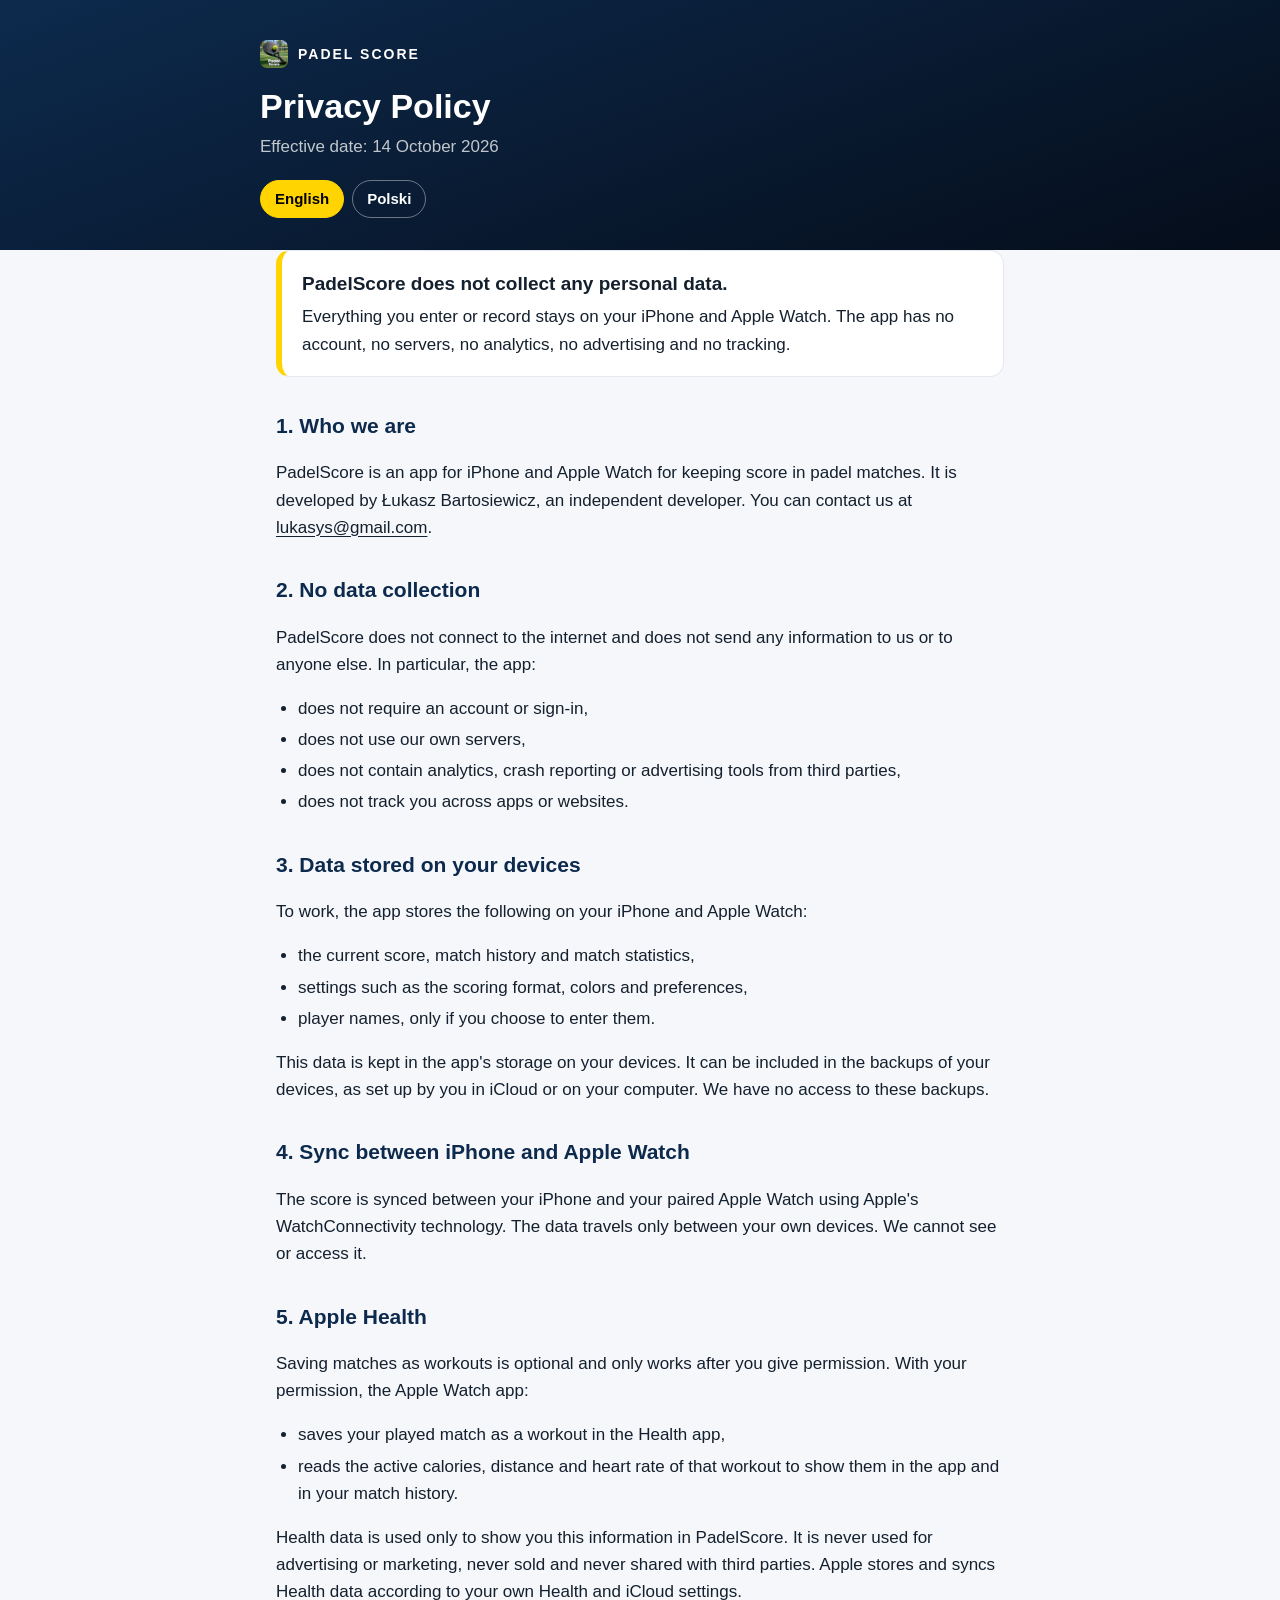
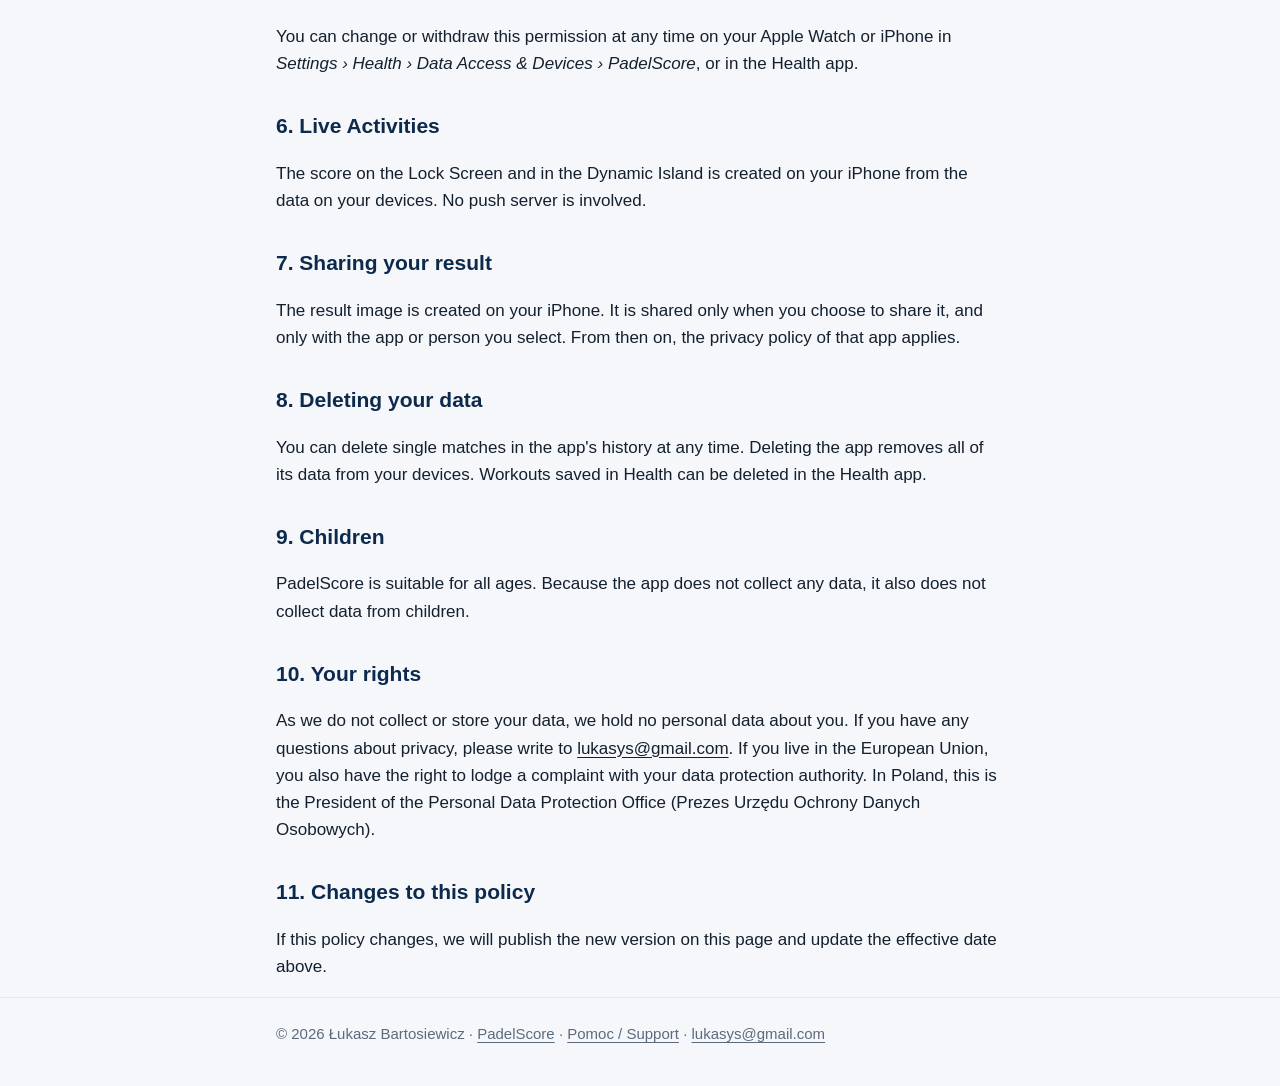
==== privacy/index.html @ 415355d7 "Add files via upload" ====
<!doctype html>
<html lang="en">
<head>
<meta charset="utf-8">
<meta name="viewport" content="width=device-width, initial-scale=1">
<title>PadelScore – Privacy Policy</title>
<link rel="icon" href="../assets/favicon.png">
<link rel="apple-touch-icon" href="../assets/apple-touch-icon.png">
<meta name="theme-color" content="#0d2a4d">
<meta name="description" content="Privacy policy of PadelScore for iPhone and Apple&nbsp;Watch. PadelScore does not collect any personal data.">
<style>
  :root {
    --bg: #f5f7fb; --card: #ffffff; --text: #14202e; --muted: #5b6b7d;
    --accent: #0d2a4d; --highlight: #ffd400; --border: #e3e8ef;
  }
  @media (prefers-color-scheme: dark) {
    :root { --bg: #07111f; --card: #0d1d33; --text: #eef3f9; --muted: #9fb0c3;
            --accent: #ffd400; --highlight: #ffd400; --border: #1d3150; }
  }
  * { box-sizing: border-box; }
  body { margin: 0; background: var(--bg); color: var(--text);
         font: 17px/1.6 -apple-system, BlinkMacSystemFont, "Segoe UI", Roboto, Helvetica, Arial, sans-serif; }
  header { background: linear-gradient(160deg, #0d2a4d, #050d1a); color: #fff; padding: 40px 16px 32px; }
  .wrap { max-width: 760px; margin: 0 auto; padding: 0 16px; }
  header .wrap { padding: 0; }
  .brand { color: #fff; text-decoration: none; display: flex; align-items: center; gap: 10px; font-weight: 800; letter-spacing: 2px; font-size: 14px; }
  .ball { width: 22px; height: 22px; border-radius: 50%; background: #ffd400; display: inline-block; }
  h1 { font-size: 34px; line-height: 1.2; margin: 18px 0 6px; }
  header .date { color: #fff; opacity: .75; margin: 0; }
  nav.lang { margin-top: 20px; display: flex; gap: 8px; }
  nav.lang button { font: inherit; font-size: 15px; font-weight: 600; padding: 6px 14px; border-radius: 999px;
                    border: 1px solid rgba(255,255,255,.4); background: transparent; color: #fff; cursor: pointer; }
  nav.lang button[aria-pressed="true"] { background: #ffd400; border-color: #ffd400; color: #000; }
  main { padding: 28px 0 48px; }
  .summary { background: var(--card); border: 1px solid var(--border); border-left: 6px solid var(--highlight);
             border-radius: 14px; padding: 18px 20px; margin-bottom: 28px; }
  .summary strong { display: block; font-size: 19px; margin-bottom: 4px; }
  h2 { font-size: 21px; margin: 32px 0 8px; color: var(--accent); }
  p, li { color: var(--text); }
  ul { padding-left: 22px; }
  li { margin: 4px 0; }
  .muted { color: var(--muted); }
  a { color: inherit; text-underline-offset: 3px; }
  footer { border-top: 1px solid var(--border); padding: 24px 0 40px; color: var(--muted); font-size: 15px; }
  /* Without JavaScript both languages are shown. */
  html.js article[lang]:not(.active) { display: none; }
</style>
</head>
<body>
<header>
  <div class="wrap">
    <a class="brand" href="../"><img src="../assets/icon.png" alt="" width="28" height="28" style="border-radius:7px">PADEL SCORE</a>
    <h1 id="title">Privacy Policy</h1>
    <p class="date" id="date">Effective date: 14 October 2026</p>
    <nav class="lang" aria-label="Language">
      <button type="button" data-lang="en" aria-pressed="true">English</button>
      <button type="button" data-lang="pl" aria-pressed="false">Polski</button>
    </nav>
  </div>
</header>

<main class="wrap">

<article lang="en" class="active">
  <div class="summary">
    <strong>PadelScore does not collect any personal data.</strong>
    Everything you enter or record stays on your iPhone and Apple&nbsp;Watch. The app has no account, no servers, no analytics, no advertising and no tracking.
  </div>

  <h2>1. Who we are</h2>
  <p>PadelScore is an app for iPhone and Apple&nbsp;Watch for keeping score in padel matches. It is developed by Łukasz Bartosiewicz, an independent developer. You can contact us at <a href="mailto:lukasys@gmail.com">lukasys@gmail.com</a>.</p>

  <h2>2. No data collection</h2>
  <p>PadelScore does not connect to the internet and does not send any information to us or to anyone else. In particular, the app:</p>
  <ul>
    <li>does not require an account or sign-in,</li>
    <li>does not use our own servers,</li>
    <li>does not contain analytics, crash reporting or advertising tools from third parties,</li>
    <li>does not track you across apps or websites.</li>
  </ul>

  <h2>3. Data stored on your devices</h2>
  <p>To work, the app stores the following on your iPhone and Apple&nbsp;Watch:</p>
  <ul>
    <li>the current score, match history and match statistics,</li>
    <li>settings such as the scoring format, colors and preferences,</li>
    <li>player names, only if you choose to enter them.</li>
  </ul>
  <p>This data is kept in the app's storage on your devices. It can be included in the backups of your devices, as set up by you in iCloud or on your computer. We have no access to these backups.</p>

  <h2>4. Sync between iPhone and Apple&nbsp;Watch</h2>
  <p>The score is synced between your iPhone and your paired Apple&nbsp;Watch using Apple's WatchConnectivity technology. The data travels only between your own devices. We cannot see or access it.</p>

  <h2>5. Apple Health</h2>
  <p>Saving matches as workouts is optional and only works after you give permission. With your permission, the Apple&nbsp;Watch app:</p>
  <ul>
    <li>saves your played match as a workout in the Health app,</li>
    <li>reads the active calories, distance and heart rate of that workout to show them in the app and in your match history.</li>
  </ul>
  <p>Health data is used only to show you this information in PadelScore. It is never used for advertising or marketing, never sold and never shared with third parties. Apple stores and syncs Health data according to your own Health and iCloud settings.</p>
  <p>You can change or withdraw this permission at any time on your Apple&nbsp;Watch or iPhone in <em>Settings › Health › Data Access &amp; Devices › PadelScore</em>, or in the Health app.</p>

  <h2>6. Live Activities</h2>
  <p>The score on the Lock Screen and in the Dynamic Island is created on your iPhone from the data on your devices. No push server is involved.</p>

  <h2>7. Sharing your result</h2>
  <p>The result image is created on your iPhone. It is shared only when you choose to share it, and only with the app or person you select. From then on, the privacy policy of that app applies.</p>

  <h2>8. Deleting your data</h2>
  <p>You can delete single matches in the app's history at any time. Deleting the app removes all of its data from your devices. Workouts saved in Health can be deleted in the Health app.</p>

  <h2>9. Children</h2>
  <p>PadelScore is suitable for all ages. Because the app does not collect any data, it also does not collect data from children.</p>

  <h2>10. Your rights</h2>
  <p>As we do not collect or store your data, we hold no personal data about you. If you have any questions about privacy, please write to <a href="mailto:lukasys@gmail.com">lukasys@gmail.com</a>. If you live in the European Union, you also have the right to lodge a complaint with your data protection authority. In Poland, this is the President of the Personal Data Protection Office (Prezes Urzędu Ochrony Danych Osobowych).</p>

  <h2>11. Changes to this policy</h2>
  <p>If this policy changes, we will publish the new version on this page and update the effective date above.</p>
</article>

<article lang="pl">
  <div class="summary">
    <strong>PadelScore nie zbiera żadnych danych osobowych.</strong>
    Wszystko, co wpisujesz lub rejestrujesz, zostaje na Twoim iPhonie i&nbsp;Apple&nbsp;Watch. Aplikacja nie ma konta, serwerów, analityki, reklam ani śledzenia.
  </div>

  <h2>1. Kim jesteśmy</h2>
  <p>PadelScore to aplikacja na iPhone'a i&nbsp;Apple&nbsp;Watch do liczenia wyniku w&nbsp;meczach padla. Tworzy ją Łukasz Bartosiewicz, niezależny twórca. Kontakt: <a href="mailto:lukasys@gmail.com">lukasys@gmail.com</a>.</p>

  <h2>2. Brak zbierania danych</h2>
  <p>PadelScore nie łączy się z&nbsp;internetem i&nbsp;nie wysyła żadnych informacji do nas ani do nikogo innego. W&nbsp;szczególności aplikacja:</p>
  <ul>
    <li>nie wymaga konta ani logowania,</li>
    <li>nie korzysta z&nbsp;naszych serwerów,</li>
    <li>nie zawiera narzędzi analitycznych, raportowania błędów ani reklam firm zewnętrznych,</li>
    <li>nie śledzi Cię w&nbsp;innych aplikacjach ani na stronach internetowych.</li>
  </ul>

  <h2>3. Dane zapisane na Twoich urządzeniach</h2>
  <p>Aby działać, aplikacja zapisuje na Twoim iPhonie i&nbsp;Apple&nbsp;Watch:</p>
  <ul>
    <li>bieżący wynik, historię meczów i&nbsp;statystyki,</li>
    <li>ustawienia, takie jak format punktacji, kolory i&nbsp;preferencje,</li>
    <li>imiona graczy, tylko jeśli zdecydujesz się je wpisać.</li>
  </ul>
  <p>Dane te są przechowywane w&nbsp;pamięci aplikacji na Twoich urządzeniach. Mogą trafić do kopii zapasowych Twoich urządzeń, zgodnie z&nbsp;Twoimi ustawieniami iCloud lub komputera. Nie mamy dostępu do tych kopii.</p>

  <h2>4. Synchronizacja iPhone'a i&nbsp;Apple&nbsp;Watch</h2>
  <p>Wynik jest synchronizowany między Twoim iPhonem a&nbsp;sparowanym Apple&nbsp;Watch za pomocą technologii WatchConnectivity firmy Apple. Dane przesyłane są wyłącznie między Twoimi urządzeniami. Nie widzimy ich i&nbsp;nie mamy do nich dostępu.</p>

  <h2>5. Apple Zdrowie</h2>
  <p>Zapisywanie meczów jako treningów jest opcjonalne i&nbsp;działa tylko po udzieleniu zgody. Za Twoją zgodą aplikacja na Apple&nbsp;Watch:</p>
  <ul>
    <li>zapisuje rozegrany mecz jako trening w&nbsp;aplikacji Zdrowie,</li>
    <li>odczytuje aktywne kalorie, dystans i&nbsp;tętno z&nbsp;tego treningu, aby pokazać je w&nbsp;aplikacji i&nbsp;w&nbsp;historii meczów.</li>
  </ul>
  <p>Dane o&nbsp;zdrowiu służą wyłącznie do pokazania Ci tych informacji w&nbsp;PadelScore. Nigdy nie są wykorzystywane do reklamy ani marketingu, nie są sprzedawane ani udostępniane firmom zewnętrznym. Apple przechowuje i&nbsp;synchronizuje dane Zdrowia zgodnie z&nbsp;Twoimi ustawieniami Zdrowia i&nbsp;iCloud.</p>
  <p>Możesz w&nbsp;każdej chwili zmienić lub wycofać zgodę na Apple&nbsp;Watch lub iPhonie w&nbsp;<em>Ustawienia › Zdrowie › Dostęp do danych i&nbsp;urządzenia › PadelScore</em> albo w&nbsp;aplikacji Zdrowie.</p>

  <h2>6. Aktywności na żywo</h2>
  <p>Wynik na ekranie blokady i&nbsp;w&nbsp;Dynamic Island jest tworzony na Twoim iPhonie z&nbsp;danych na Twoich urządzeniach. Nie korzystamy z&nbsp;żadnego serwera powiadomień.</p>

  <h2>7. Udostępnianie wyniku</h2>
  <p>Grafika z&nbsp;wynikiem powstaje na Twoim iPhonie. Jest udostępniana tylko wtedy, gdy sam to zrobisz, i&nbsp;tylko w&nbsp;wybranej przez Ciebie aplikacji lub osobie. Od tego momentu obowiązuje polityka prywatności tej aplikacji.</p>

  <h2>8. Usuwanie danych</h2>
  <p>Pojedyncze mecze możesz w&nbsp;każdej chwili usunąć w&nbsp;historii aplikacji. Usunięcie aplikacji usuwa wszystkie jej dane z&nbsp;Twoich urządzeń. Treningi zapisane w&nbsp;Zdrowiu możesz usunąć w&nbsp;aplikacji Zdrowie.</p>

  <h2>9. Dzieci</h2>
  <p>PadelScore jest odpowiedni dla osób w&nbsp;każdym wieku. Ponieważ aplikacja nie zbiera żadnych danych, nie zbiera również danych dzieci.</p>

  <h2>10. Twoje prawa</h2>
  <p>Ponieważ nie zbieramy ani nie przechowujemy Twoich danych, nie posiadamy o&nbsp;Tobie żadnych danych osobowych. Pytania dotyczące prywatności możesz kierować na adres <a href="mailto:lukasys@gmail.com">lukasys@gmail.com</a>. Masz też prawo wnieść skargę do Prezesa Urzędu Ochrony Danych Osobowych.</p>

  <h2>11. Zmiany polityki</h2>
  <p>Jeśli polityka się zmieni, opublikujemy nową wersję na tej stronie i&nbsp;zaktualizujemy datę obowiązywania powyżej.</p>
</article>

</main>

<footer>
  <div class="wrap">© 2026 Łukasz Bartosiewicz · <a href="../">PadelScore</a> · <a href="../support/">Pomoc / Support</a> · <a href="mailto:lukasys@gmail.com">lukasys@gmail.com</a></div>
</footer>

<script>
  (function () {
    document.documentElement.classList.add('js');
    var text = {
      en: { title: 'Privacy Policy', date: 'Effective date: 14 October 2026', doc: 'PadelScore – Privacy Policy' },
      pl: { title: 'Polityka prywatności', date: 'Obowiązuje od: 14 października 2026', doc: 'PadelScore – Polityka prywatności' }
    };
    function show(lang) {
      document.querySelectorAll('article[lang]').forEach(function (a) {
        a.classList.toggle('active', a.lang === lang);
      });
      document.querySelectorAll('nav.lang button').forEach(function (b) {
        b.setAttribute('aria-pressed', String(b.dataset.lang === lang));
      });
      document.documentElement.lang = lang;
      document.getElementById('title').textContent = text[lang].title;
      document.getElementById('date').textContent = text[lang].date;
      document.title = text[lang].doc;
    }
    document.querySelectorAll('nav.lang button').forEach(function (b) {
      b.addEventListener('click', function () {
        show(b.dataset.lang);
        try { localStorage.setItem('padelscore-lang', b.dataset.lang); } catch (e) {}
        history.replaceState(null, '', '#' + b.dataset.lang);
      });
    });
    var saved = null;
    try { saved = localStorage.getItem('padelscore-lang'); } catch (e) {}
    var wanted = location.hash.slice(1) || saved ||
      ((navigator.language || 'en').toLowerCase().indexOf('pl') === 0 ? 'pl' : 'en');
    show(text[wanted] ? wanted : 'en');
  })();
</script>
</body>
</html>
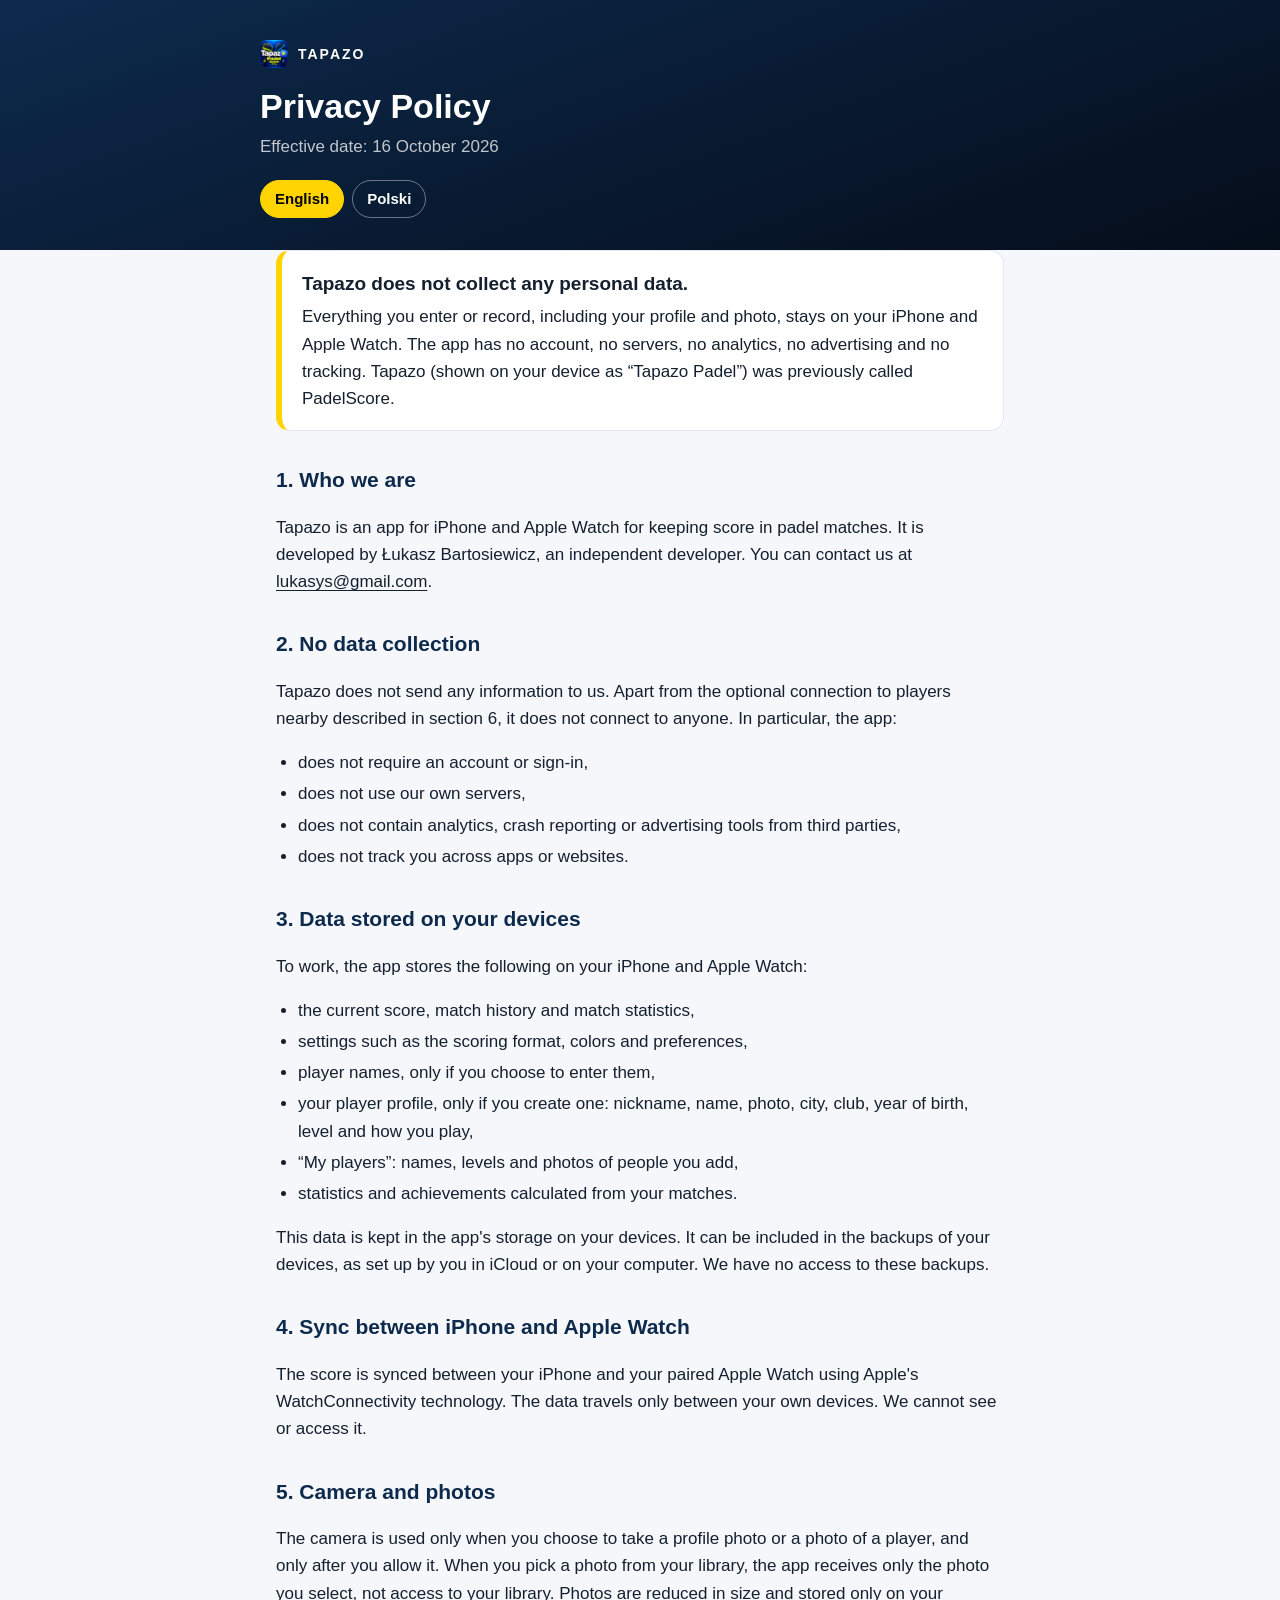
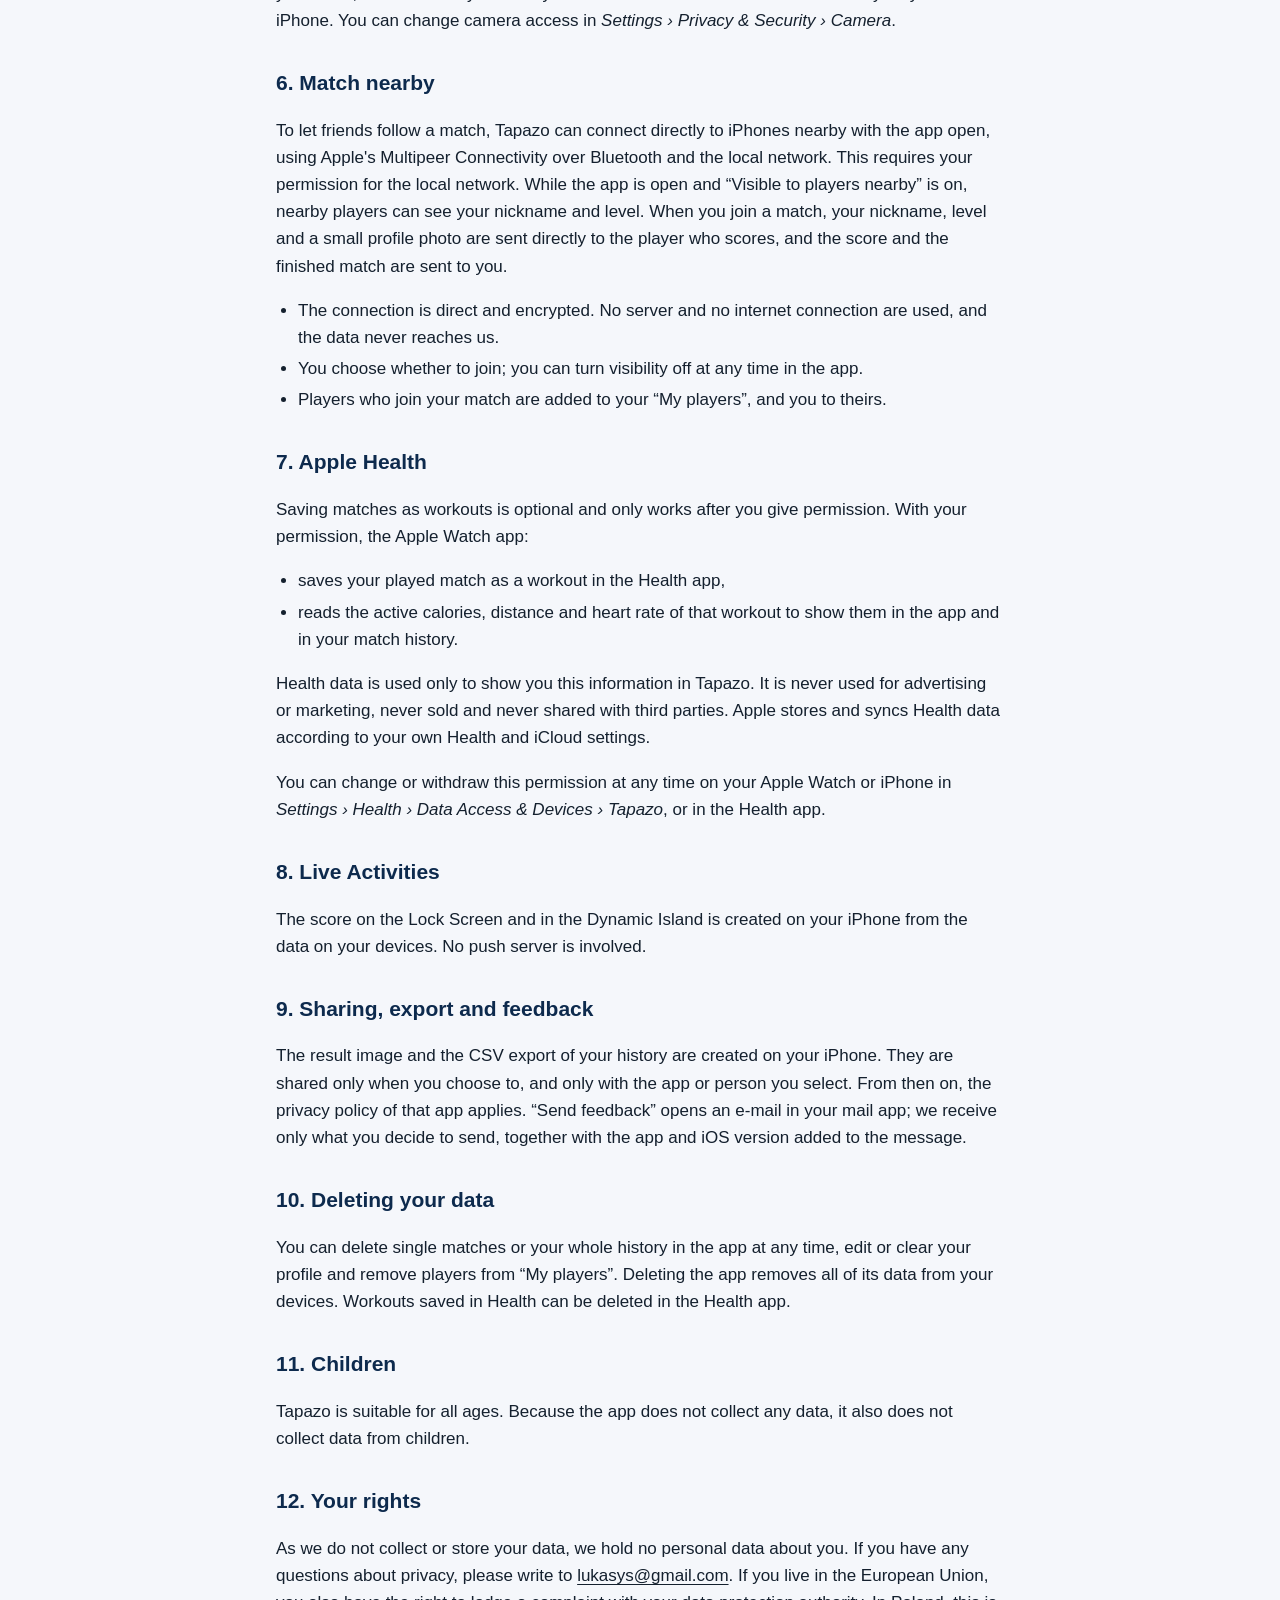
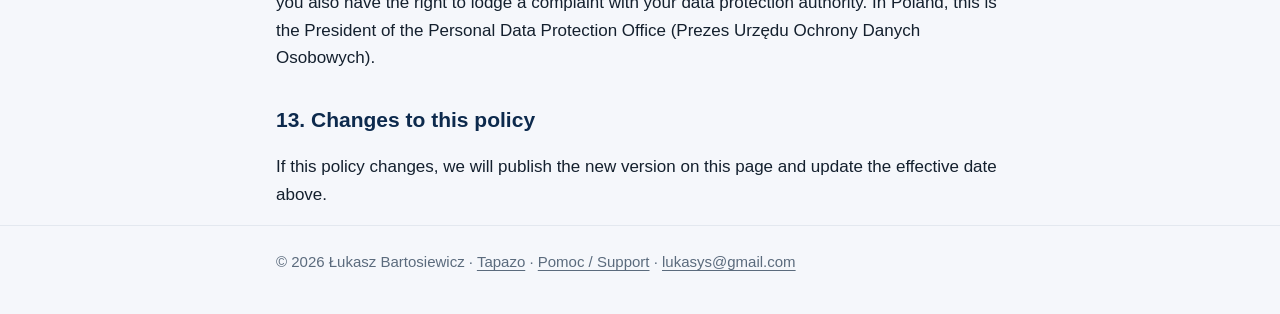
==== commit 179737fc: "Tapazo for the App Store: new icon, home logo, website and listing From mlodylbn/padelscore-app@e14f" ====
--- a/privacy/index.html
+++ b/privacy/index.html
@@ -3,11 +3,11 @@
 <head>
 <meta charset="utf-8">
 <meta name="viewport" content="width=device-width, initial-scale=1">
-<title>PadelScore – Privacy Policy</title>
+<title>Tapazo – Privacy Policy</title>
 <link rel="icon" href="../assets/favicon.png">
 <link rel="apple-touch-icon" href="../assets/apple-touch-icon.png">
 <meta name="theme-color" content="#0d2a4d">
-<meta name="description" content="Privacy policy of PadelScore for iPhone and Apple&nbsp;Watch. PadelScore does not collect any personal data.">
+<meta name="description" content="Privacy policy of Tapazo for iPhone and Apple&nbsp;Watch. Tapazo does not collect any personal data.">
 <style>
   :root {
     --bg: #f5f7fb; --card: #ffffff; --text: #14202e; --muted: #5b6b7d;
@@ -49,9 +49,9 @@
 <body>
 <header>
   <div class="wrap">
-    <a class="brand" href="../"><img src="../assets/icon.png" alt="" width="28" height="28" style="border-radius:7px">PADEL SCORE</a>
+    <a class="brand" href="../"><img src="../assets/icon.png" alt="" width="28" height="28" style="border-radius:7px">TAPAZO</a>
     <h1 id="title">Privacy Policy</h1>
-    <p class="date" id="date">Effective date: 14 October 2026</p>
+    <p class="date" id="date">Effective date: 16 October 2026</p>
     <nav class="lang" aria-label="Language">
       <button type="button" data-lang="en" aria-pressed="true">English</button>
       <button type="button" data-lang="pl" aria-pressed="false">Polski</button>
@@ -63,15 +63,15 @@
 
 <article lang="en" class="active">
   <div class="summary">
-    <strong>PadelScore does not collect any personal data.</strong>
-    Everything you enter or record stays on your iPhone and Apple&nbsp;Watch. The app has no account, no servers, no analytics, no advertising and no tracking.
+    <strong>Tapazo does not collect any personal data.</strong>
+    Everything you enter or record, including your profile and photo, stays on your iPhone and Apple&nbsp;Watch. The app has no account, no servers, no analytics, no advertising and no tracking. Tapazo (shown on your device as “Tapazo Padel”) was previously called PadelScore.
   </div>
 
   <h2>1. Who we are</h2>
-  <p>PadelScore is an app for iPhone and Apple&nbsp;Watch for keeping score in padel matches. It is developed by Łukasz Bartosiewicz, an independent developer. You can contact us at <a href="mailto:lukasys@gmail.com">lukasys@gmail.com</a>.</p>
+  <p>Tapazo is an app for iPhone and Apple&nbsp;Watch for keeping score in padel matches. It is developed by Łukasz Bartosiewicz, an independent developer. You can contact us at <a href="mailto:lukasys@gmail.com">lukasys@gmail.com</a>.</p>
 
   <h2>2. No data collection</h2>
-  <p>PadelScore does not connect to the internet and does not send any information to us or to anyone else. In particular, the app:</p>
+  <p>Tapazo does not send any information to us. Apart from the optional connection to players nearby described in section 6, it does not connect to anyone. In particular, the app:</p>
   <ul>
     <li>does not require an account or sign-in,</li>
     <li>does not use our own servers,</li>
@@ -84,52 +84,66 @@
   <ul>
     <li>the current score, match history and match statistics,</li>
     <li>settings such as the scoring format, colors and preferences,</li>
-    <li>player names, only if you choose to enter them.</li>
+    <li>player names, only if you choose to enter them,</li>
+    <li>your player profile, only if you create one: nickname, name, photo, city, club, year of birth, level and how you play,</li>
+    <li>“My players”: names, levels and photos of people you add,</li>
+    <li>statistics and achievements calculated from your matches.</li>
   </ul>
   <p>This data is kept in the app's storage on your devices. It can be included in the backups of your devices, as set up by you in iCloud or on your computer. We have no access to these backups.</p>
 
   <h2>4. Sync between iPhone and Apple&nbsp;Watch</h2>
   <p>The score is synced between your iPhone and your paired Apple&nbsp;Watch using Apple's WatchConnectivity technology. The data travels only between your own devices. We cannot see or access it.</p>
 
-  <h2>5. Apple Health</h2>
+  <h2>5. Camera and photos</h2>
+  <p>The camera is used only when you choose to take a profile photo or a photo of a player, and only after you allow it. When you pick a photo from your library, the app receives only the photo you select, not access to your library. Photos are reduced in size and stored only on your iPhone. You can change camera access in <em>Settings › Privacy &amp; Security › Camera</em>.</p>
+
+  <h2>6. Match nearby</h2>
+  <p>To let friends follow a match, Tapazo can connect directly to iPhones nearby with the app open, using Apple's Multipeer Connectivity over Bluetooth and the local network. This requires your permission for the local network. While the app is open and “Visible to players nearby” is on, nearby players can see your nickname and level. When you join a match, your nickname, level and a small profile photo are sent directly to the player who scores, and the score and the finished match are sent to you.</p>
+  <ul>
+    <li>The connection is direct and encrypted. No server and no internet connection are used, and the data never reaches us.</li>
+    <li>You choose whether to join; you can turn visibility off at any time in the app.</li>
+    <li>Players who join your match are added to your “My players”, and you to theirs.</li>
+  </ul>
+
+  <h2>7. Apple Health</h2>
   <p>Saving matches as workouts is optional and only works after you give permission. With your permission, the Apple&nbsp;Watch app:</p>
   <ul>
     <li>saves your played match as a workout in the Health app,</li>
     <li>reads the active calories, distance and heart rate of that workout to show them in the app and in your match history.</li>
   </ul>
-  <p>Health data is used only to show you this information in PadelScore. It is never used for advertising or marketing, never sold and never shared with third parties. Apple stores and syncs Health data according to your own Health and iCloud settings.</p>
-  <p>You can change or withdraw this permission at any time on your Apple&nbsp;Watch or iPhone in <em>Settings › Health › Data Access &amp; Devices › PadelScore</em>, or in the Health app.</p>
-
-  <h2>6. Live Activities</h2>
+  <p>Health data is used only to show you this information in Tapazo. It is never used for advertising or marketing, never sold and never shared with third parties. Apple stores and syncs Health data according to your own Health and iCloud settings.</p>
+  <p>You can change or withdraw this permission at any time on your Apple&nbsp;Watch or iPhone in <em>Settings › Health › Data Access &amp; Devices › Tapazo</em>, or in the Health app.</p>
+
+  <h2>8. Live Activities</h2>
   <p>The score on the Lock Screen and in the Dynamic Island is created on your iPhone from the data on your devices. No push server is involved.</p>
 
-  <h2>7. Sharing your result</h2>
-  <p>The result image is created on your iPhone. It is shared only when you choose to share it, and only with the app or person you select. From then on, the privacy policy of that app applies.</p>
-
-  <h2>8. Deleting your data</h2>
-  <p>You can delete single matches in the app's history at any time. Deleting the app removes all of its data from your devices. Workouts saved in Health can be deleted in the Health app.</p>
-
-  <h2>9. Children</h2>
-  <p>PadelScore is suitable for all ages. Because the app does not collect any data, it also does not collect data from children.</p>
-
-  <h2>10. Your rights</h2>
+  <h2>9. Sharing, export and feedback</h2>
+  <p>The result image and the CSV export of your history are created on your iPhone. They are shared only when you choose to, and only with the app or person you select. From then on, the privacy policy of that app applies. “Send feedback” opens an e-mail in your mail app; we receive only what you decide to send, together with the app and iOS version added to the message.</p>
+
+  <h2>10. Deleting your data</h2>
+  <p>You can delete single matches or your whole history in the app at any time, edit or clear your profile and remove players from “My players”. Deleting the app removes all of its data from your devices. Workouts saved in Health can be deleted in the Health app.</p>
+
+  <h2>11. Children</h2>
+  <p>Tapazo is suitable for all ages. Because the app does not collect any data, it also does not collect data from children.</p>
+
+  <h2>12. Your rights</h2>
   <p>As we do not collect or store your data, we hold no personal data about you. If you have any questions about privacy, please write to <a href="mailto:lukasys@gmail.com">lukasys@gmail.com</a>. If you live in the European Union, you also have the right to lodge a complaint with your data protection authority. In Poland, this is the President of the Personal Data Protection Office (Prezes Urzędu Ochrony Danych Osobowych).</p>
 
-  <h2>11. Changes to this policy</h2>
+  <h2>13. Changes to this policy</h2>
   <p>If this policy changes, we will publish the new version on this page and update the effective date above.</p>
 </article>
 
 <article lang="pl">
   <div class="summary">
-    <strong>PadelScore nie zbiera żadnych danych osobowych.</strong>
-    Wszystko, co wpisujesz lub rejestrujesz, zostaje na Twoim iPhonie i&nbsp;Apple&nbsp;Watch. Aplikacja nie ma konta, serwerów, analityki, reklam ani śledzenia.
+    <strong>Tapazo nie zbiera żadnych danych osobowych.</strong>
+    Wszystko, co wpisujesz lub rejestrujesz, także Twój profil i&nbsp;zdjęcie, zostaje na Twoim iPhonie i&nbsp;Apple&nbsp;Watch. Aplikacja nie ma konta, serwerów, analityki, reklam ani śledzenia. Tapazo (na urządzeniu widoczne jako „Tapazo Padel”) nosiło wcześniej nazwę PadelScore.
   </div>
 
   <h2>1. Kim jesteśmy</h2>
-  <p>PadelScore to aplikacja na iPhone'a i&nbsp;Apple&nbsp;Watch do liczenia wyniku w&nbsp;meczach padla. Tworzy ją Łukasz Bartosiewicz, niezależny twórca. Kontakt: <a href="mailto:lukasys@gmail.com">lukasys@gmail.com</a>.</p>
+  <p>Tapazo to aplikacja na iPhone'a i&nbsp;Apple&nbsp;Watch do liczenia wyniku w&nbsp;meczach padla. Tworzy ją Łukasz Bartosiewicz, niezależny twórca. Kontakt: <a href="mailto:lukasys@gmail.com">lukasys@gmail.com</a>.</p>
 
   <h2>2. Brak zbierania danych</h2>
-  <p>PadelScore nie łączy się z&nbsp;internetem i&nbsp;nie wysyła żadnych informacji do nas ani do nikogo innego. W&nbsp;szczególności aplikacja:</p>
+  <p>Tapazo nie wysyła nam żadnych informacji. Poza opcjonalnym połączeniem z&nbsp;graczami w&nbsp;pobliżu, opisanym w&nbsp;punkcie 6, nie łączy się z&nbsp;nikim. W&nbsp;szczególności aplikacja:</p>
   <ul>
     <li>nie wymaga konta ani logowania,</li>
     <li>nie korzysta z&nbsp;naszych serwerów,</li>
@@ -142,53 +156,67 @@
   <ul>
     <li>bieżący wynik, historię meczów i&nbsp;statystyki,</li>
     <li>ustawienia, takie jak format punktacji, kolory i&nbsp;preferencje,</li>
-    <li>imiona graczy, tylko jeśli zdecydujesz się je wpisać.</li>
+    <li>imiona graczy, tylko jeśli zdecydujesz się je wpisać,</li>
+    <li>Twój profil gracza, tylko jeśli go utworzysz: nick, imię i&nbsp;nazwisko, zdjęcie, miasto, klub, rok urodzenia, poziom i&nbsp;styl gry,</li>
+    <li>„Moich graczy”: imiona, poziomy i&nbsp;zdjęcia dodanych przez Ciebie osób,</li>
+    <li>statystyki i&nbsp;odznaki wyliczone z&nbsp;Twoich meczów.</li>
   </ul>
   <p>Dane te są przechowywane w&nbsp;pamięci aplikacji na Twoich urządzeniach. Mogą trafić do kopii zapasowych Twoich urządzeń, zgodnie z&nbsp;Twoimi ustawieniami iCloud lub komputera. Nie mamy dostępu do tych kopii.</p>
 
   <h2>4. Synchronizacja iPhone'a i&nbsp;Apple&nbsp;Watch</h2>
   <p>Wynik jest synchronizowany między Twoim iPhonem a&nbsp;sparowanym Apple&nbsp;Watch za pomocą technologii WatchConnectivity firmy Apple. Dane przesyłane są wyłącznie między Twoimi urządzeniami. Nie widzimy ich i&nbsp;nie mamy do nich dostępu.</p>
 
-  <h2>5. Apple Zdrowie</h2>
+  <h2>5. Aparat i&nbsp;zdjęcia</h2>
+  <p>Aparat jest używany tylko wtedy, gdy sam zdecydujesz się zrobić zdjęcie profilowe lub zdjęcie gracza, i&nbsp;tylko po udzieleniu zgody. Przy wyborze zdjęcia z&nbsp;biblioteki aplikacja dostaje wyłącznie wskazane zdjęcie, a&nbsp;nie dostęp do całej biblioteki. Zdjęcia są pomniejszane i&nbsp;zapisywane tylko na Twoim iPhonie. Dostęp do aparatu zmienisz w&nbsp;<em>Ustawienia › Prywatność i&nbsp;ochrona › Aparat</em>.</p>
+
+  <h2>6. Mecz w&nbsp;pobliżu</h2>
+  <p>Aby znajomi mogli śledzić mecz, Tapazo może łączyć się bezpośrednio z&nbsp;iPhone'ami w&nbsp;pobliżu, na których aplikacja jest otwarta, przy użyciu technologii Multipeer Connectivity firmy Apple przez Bluetooth i&nbsp;sieć lokalną. Wymaga to Twojej zgody na dostęp do sieci lokalnej. Gdy aplikacja jest otwarta, a&nbsp;opcja „Widoczny dla graczy w&nbsp;pobliżu” jest włączona, gracze w&nbsp;pobliżu widzą Twój nick i&nbsp;poziom. Gdy dołączasz do meczu, Twój nick, poziom i&nbsp;małe zdjęcie profilowe trafiają bezpośrednio do osoby, która liczy punkty, a&nbsp;do Ciebie trafia wynik i&nbsp;rozegrany mecz.</p>
+  <ul>
+    <li>Połączenie jest bezpośrednie i&nbsp;szyfrowane. Nie korzysta z&nbsp;serwera ani internetu, a&nbsp;dane nigdy do nas nie trafiają.</li>
+    <li>Sam decydujesz, czy dołączyć; widoczność możesz w&nbsp;każdej chwili wyłączyć w&nbsp;aplikacji.</li>
+    <li>Gracze, którzy dołączą do Twojego meczu, trafiają do Twoich „Moich graczy”, a&nbsp;Ty do ich.</li>
+  </ul>
+
+  <h2>7. Apple Zdrowie</h2>
   <p>Zapisywanie meczów jako treningów jest opcjonalne i&nbsp;działa tylko po udzieleniu zgody. Za Twoją zgodą aplikacja na Apple&nbsp;Watch:</p>
   <ul>
     <li>zapisuje rozegrany mecz jako trening w&nbsp;aplikacji Zdrowie,</li>
     <li>odczytuje aktywne kalorie, dystans i&nbsp;tętno z&nbsp;tego treningu, aby pokazać je w&nbsp;aplikacji i&nbsp;w&nbsp;historii meczów.</li>
   </ul>
-  <p>Dane o&nbsp;zdrowiu służą wyłącznie do pokazania Ci tych informacji w&nbsp;PadelScore. Nigdy nie są wykorzystywane do reklamy ani marketingu, nie są sprzedawane ani udostępniane firmom zewnętrznym. Apple przechowuje i&nbsp;synchronizuje dane Zdrowia zgodnie z&nbsp;Twoimi ustawieniami Zdrowia i&nbsp;iCloud.</p>
-  <p>Możesz w&nbsp;każdej chwili zmienić lub wycofać zgodę na Apple&nbsp;Watch lub iPhonie w&nbsp;<em>Ustawienia › Zdrowie › Dostęp do danych i&nbsp;urządzenia › PadelScore</em> albo w&nbsp;aplikacji Zdrowie.</p>
-
-  <h2>6. Aktywności na żywo</h2>
+  <p>Dane o&nbsp;zdrowiu służą wyłącznie do pokazania Ci tych informacji w&nbsp;Tapazo. Nigdy nie są wykorzystywane do reklamy ani marketingu, nie są sprzedawane ani udostępniane firmom zewnętrznym. Apple przechowuje i&nbsp;synchronizuje dane Zdrowia zgodnie z&nbsp;Twoimi ustawieniami Zdrowia i&nbsp;iCloud.</p>
+  <p>Możesz w&nbsp;każdej chwili zmienić lub wycofać zgodę na Apple&nbsp;Watch lub iPhonie w&nbsp;<em>Ustawienia › Zdrowie › Dostęp do danych i&nbsp;urządzenia › Tapazo</em> albo w&nbsp;aplikacji Zdrowie.</p>
+
+  <h2>8. Aktywności na żywo</h2>
   <p>Wynik na ekranie blokady i&nbsp;w&nbsp;Dynamic Island jest tworzony na Twoim iPhonie z&nbsp;danych na Twoich urządzeniach. Nie korzystamy z&nbsp;żadnego serwera powiadomień.</p>
 
-  <h2>7. Udostępnianie wyniku</h2>
-  <p>Grafika z&nbsp;wynikiem powstaje na Twoim iPhonie. Jest udostępniana tylko wtedy, gdy sam to zrobisz, i&nbsp;tylko w&nbsp;wybranej przez Ciebie aplikacji lub osobie. Od tego momentu obowiązuje polityka prywatności tej aplikacji.</p>
-
-  <h2>8. Usuwanie danych</h2>
-  <p>Pojedyncze mecze możesz w&nbsp;każdej chwili usunąć w&nbsp;historii aplikacji. Usunięcie aplikacji usuwa wszystkie jej dane z&nbsp;Twoich urządzeń. Treningi zapisane w&nbsp;Zdrowiu możesz usunąć w&nbsp;aplikacji Zdrowie.</p>
-
-  <h2>9. Dzieci</h2>
-  <p>PadelScore jest odpowiedni dla osób w&nbsp;każdym wieku. Ponieważ aplikacja nie zbiera żadnych danych, nie zbiera również danych dzieci.</p>
-
-  <h2>10. Twoje prawa</h2>
+  <h2>9. Udostępnianie, eksport i&nbsp;opinie</h2>
+  <p>Grafika z&nbsp;wynikiem i&nbsp;eksport historii do pliku CSV powstają na Twoim iPhonie. Są udostępniane tylko wtedy, gdy sam to zrobisz, i&nbsp;tylko w&nbsp;wybranej przez Ciebie aplikacji lub osobie. Od tego momentu obowiązuje polityka prywatności tej aplikacji. „Wyślij opinię” otwiera e-mail w&nbsp;Twojej aplikacji pocztowej; dostajemy tylko to, co zdecydujesz się wysłać, wraz z&nbsp;dopisaną wersją aplikacji i&nbsp;iOS.</p>
+
+  <h2>10. Usuwanie danych</h2>
+  <p>W&nbsp;każdej chwili możesz usunąć pojedyncze mecze albo całą historię, edytować lub wyczyścić swój profil i&nbsp;usunąć graczy z&nbsp;„Moich graczy”. Usunięcie aplikacji usuwa wszystkie jej dane z&nbsp;Twoich urządzeń. Treningi zapisane w&nbsp;Zdrowiu możesz usunąć w&nbsp;aplikacji Zdrowie.</p>
+
+  <h2>11. Dzieci</h2>
+  <p>Tapazo jest odpowiedni dla osób w&nbsp;każdym wieku. Ponieważ aplikacja nie zbiera żadnych danych, nie zbiera również danych dzieci.</p>
+
+  <h2>12. Twoje prawa</h2>
   <p>Ponieważ nie zbieramy ani nie przechowujemy Twoich danych, nie posiadamy o&nbsp;Tobie żadnych danych osobowych. Pytania dotyczące prywatności możesz kierować na adres <a href="mailto:lukasys@gmail.com">lukasys@gmail.com</a>. Masz też prawo wnieść skargę do Prezesa Urzędu Ochrony Danych Osobowych.</p>
 
-  <h2>11. Zmiany polityki</h2>
+  <h2>13. Zmiany polityki</h2>
   <p>Jeśli polityka się zmieni, opublikujemy nową wersję na tej stronie i&nbsp;zaktualizujemy datę obowiązywania powyżej.</p>
 </article>
 
 </main>
 
 <footer>
-  <div class="wrap">© 2026 Łukasz Bartosiewicz · <a href="../">PadelScore</a> · <a href="../support/">Pomoc / Support</a> · <a href="mailto:lukasys@gmail.com">lukasys@gmail.com</a></div>
+  <div class="wrap">© 2026 Łukasz Bartosiewicz · <a href="../">Tapazo</a> · <a href="../support/">Pomoc / Support</a> · <a href="mailto:lukasys@gmail.com">lukasys@gmail.com</a></div>
 </footer>
 
 <script>
   (function () {
     document.documentElement.classList.add('js');
     var text = {
-      en: { title: 'Privacy Policy', date: 'Effective date: 14 October 2026', doc: 'PadelScore – Privacy Policy' },
-      pl: { title: 'Polityka prywatności', date: 'Obowiązuje od: 14 października 2026', doc: 'PadelScore – Polityka prywatności' }
+      en: { title: 'Privacy Policy', date: 'Effective date: 16 October 2026', doc: 'Tapazo – Privacy Policy' },
+      pl: { title: 'Polityka prywatności', date: 'Obowiązuje od: 16 października 2026', doc: 'Tapazo – Polityka prywatności' }
     };
     function show(lang) {
       document.querySelectorAll('article[lang]').forEach(function (a) {
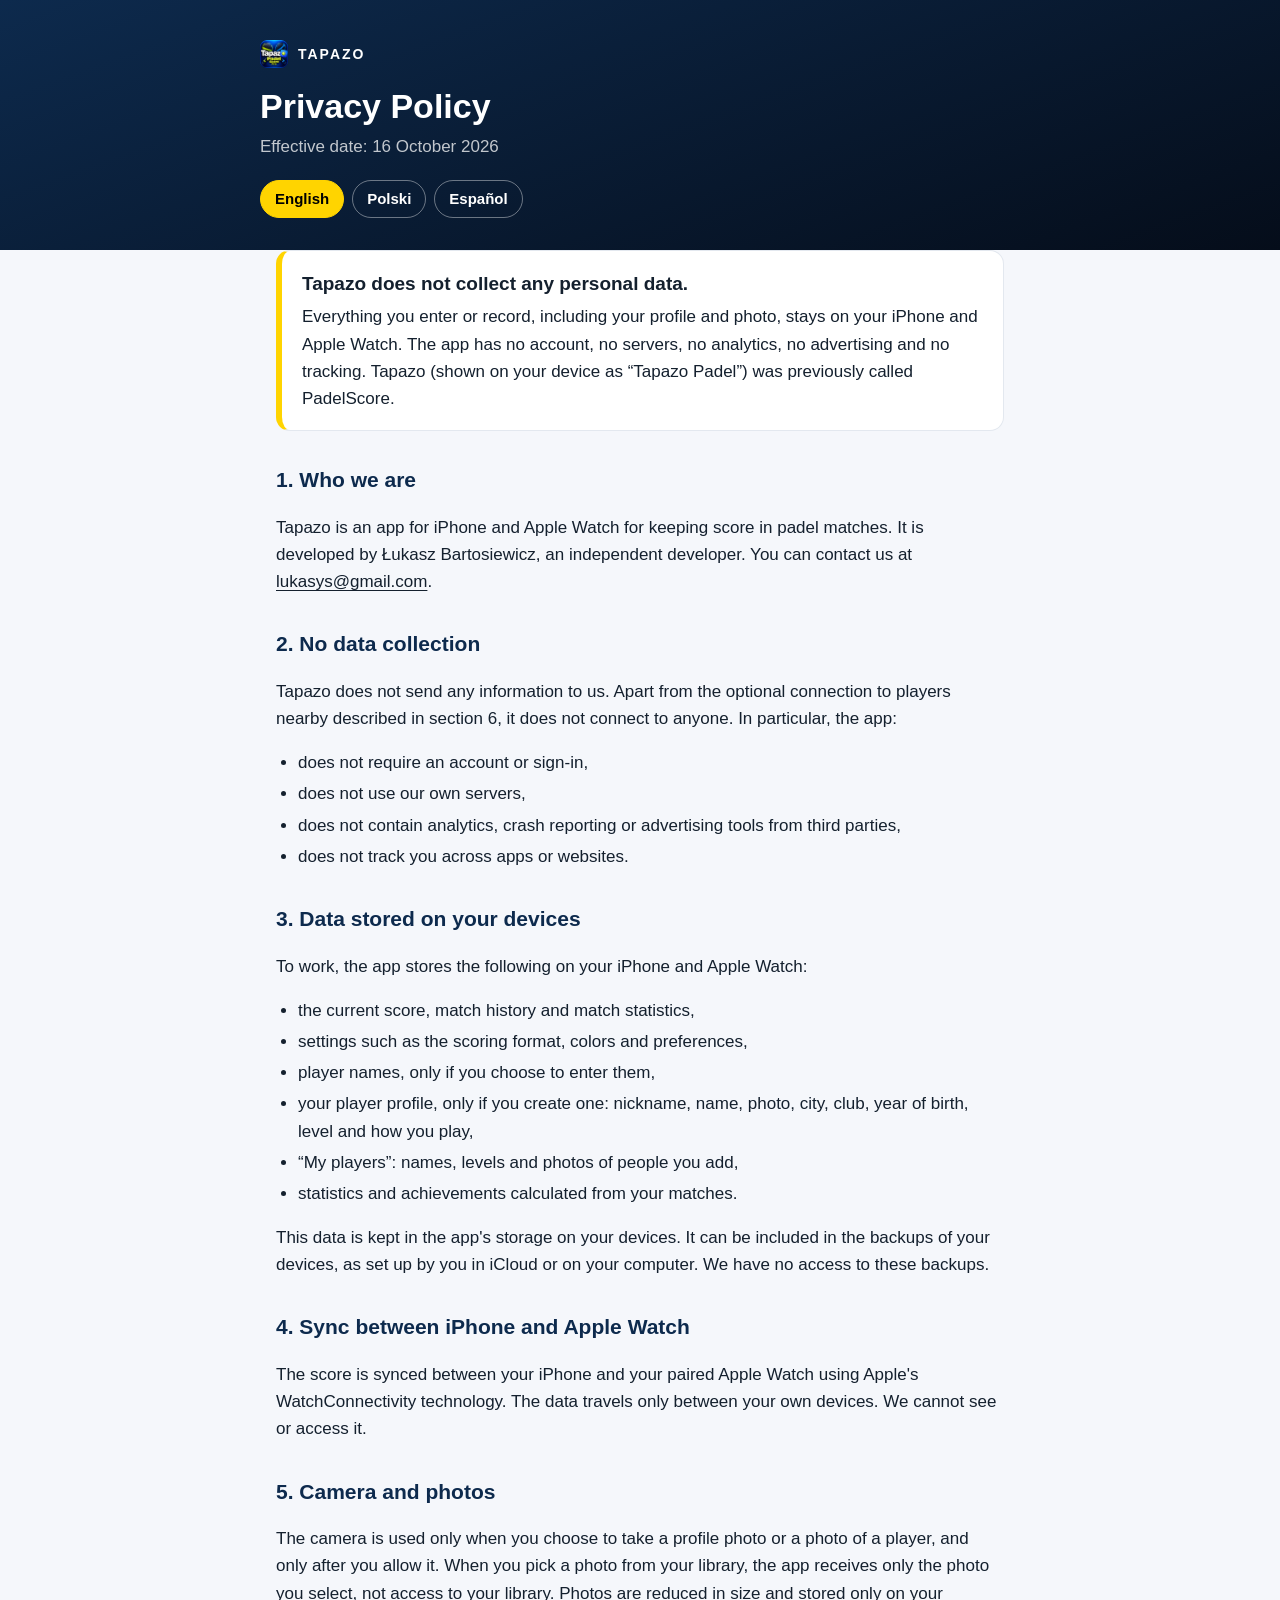
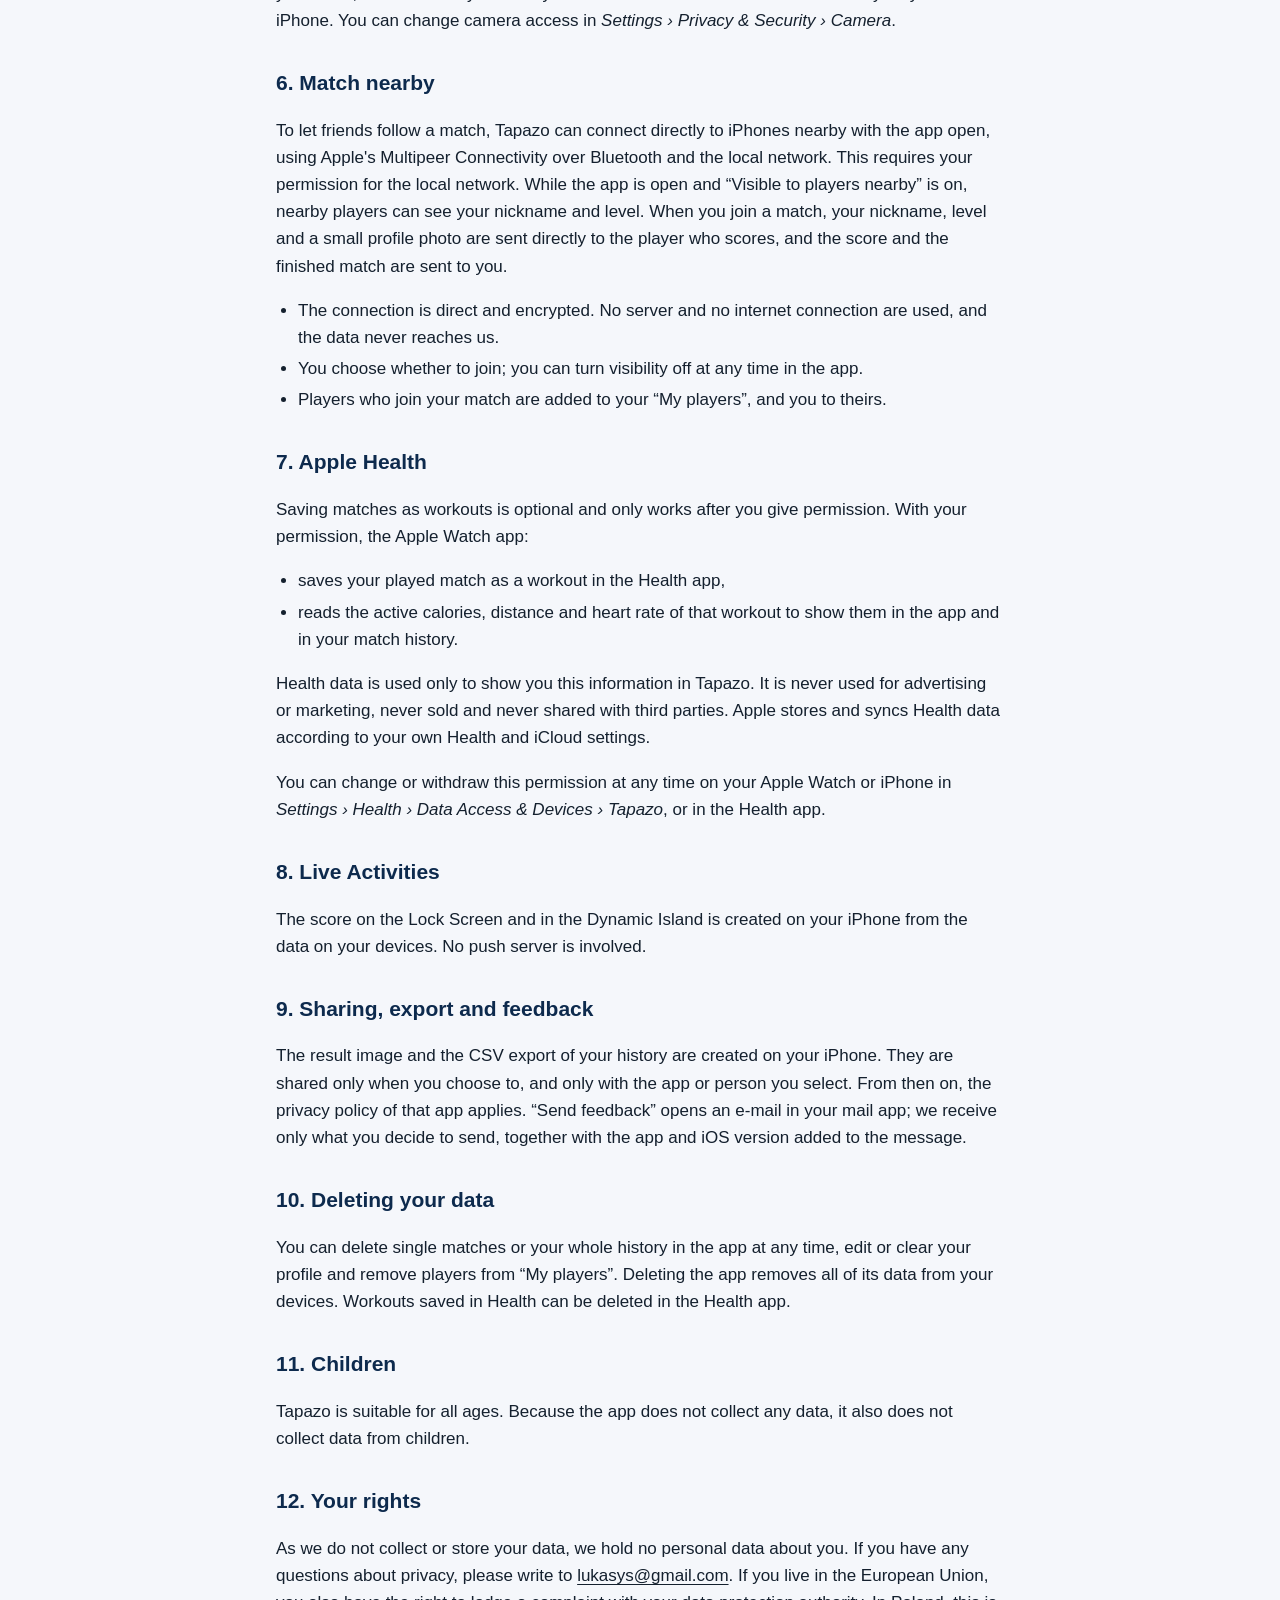
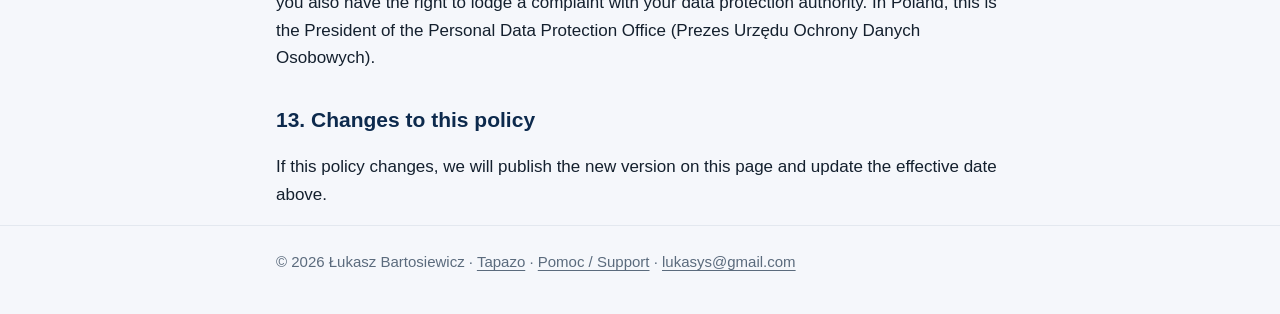
==== commit 2a0606e0: "Website in Spanish: all pages, screenshots and language switch From mlodylbn/padelscore-app@1c8fe28" ====
--- a/privacy/index.html
+++ b/privacy/index.html
@@ -8,6 +8,20 @@
 <link rel="apple-touch-icon" href="../assets/apple-touch-icon.png">
 <meta name="theme-color" content="#0d2a4d">
 <meta name="description" content="Privacy policy of Tapazo for iPhone and Apple&nbsp;Watch. Tapazo does not collect any personal data.">
+<meta property="og:title" content="Tapazo – Privacy Policy">
+<meta property="og:description" content="Tapazo does not collect any personal data.">
+<meta property="og:url" content="https://www.tapazopadelscore.pl/privacy/">
+<meta property="og:type" content="website">
+<meta property="og:image" content="https://www.tapazopadelscore.pl/assets/og-image.jpg">
+<meta property="og:image:width" content="1200">
+<meta property="og:image:height" content="630">
+<meta property="og:image:type" content="image/jpeg">
+<meta property="og:image:alt" content="Tapazo – Padel Score: padel scoring for Apple Watch and iPhone">
+<meta property="og:site_name" content="Tapazo">
+<meta property="og:locale" content="en_US">
+<meta property="og:locale:alternate" content="pl_PL">
+<meta name="twitter:card" content="summary_large_image">
+<meta name="twitter:image" content="https://www.tapazopadelscore.pl/assets/og-image.jpg">
 <style>
   :root {
     --bg: #f5f7fb; --card: #ffffff; --text: #14202e; --muted: #5b6b7d;
@@ -55,6 +69,7 @@
     <nav class="lang" aria-label="Language">
       <button type="button" data-lang="en" aria-pressed="true">English</button>
       <button type="button" data-lang="pl" aria-pressed="false">Polski</button>
+      <button type="button" data-lang="es" aria-pressed="false">Español</button>
     </nav>
   </div>
 </header>
@@ -133,6 +148,78 @@
   <p>If this policy changes, we will publish the new version on this page and update the effective date above.</p>
 </article>
 
+<article lang="es">
+  <div class="summary">
+    <strong>Tapazo no recopila ningún dato personal.</strong>
+    Todo lo que introduces o registras, incluidos tu perfil y tu foto, se queda en tu iPhone y tu Apple&nbsp;Watch. La app no tiene cuentas, servidores, analíticas, publicidad ni seguimiento. Tapazo (que aparece en tu dispositivo como «Tapazo Padel») se llamaba antes PadelScore.
+  </div>
+
+  <h2>1. Quiénes somos</h2>
+  <p>Tapazo es una app para iPhone y Apple&nbsp;Watch para llevar el marcador de los partidos de pádel. La desarrolla Łukasz Bartosiewicz, desarrollador independiente. Puedes contactarnos en <a href="mailto:lukasys@gmail.com">lukasys@gmail.com</a>.</p>
+
+  <h2>2. Sin recopilación de datos</h2>
+  <p>Tapazo no nos envía ninguna información. Salvo la conexión opcional con jugadores cercanos descrita en el apartado 6, no se conecta con nadie. En concreto, la app:</p>
+  <ul>
+    <li>no requiere cuenta ni inicio de sesión,</li>
+    <li>no usa servidores propios,</li>
+    <li>no contiene herramientas de analítica, informes de errores ni publicidad de terceros,</li>
+    <li>no te rastrea entre apps ni sitios web.</li>
+  </ul>
+
+  <h2>3. Datos guardados en tus dispositivos</h2>
+  <p>Para funcionar, la app guarda en tu iPhone y tu Apple&nbsp;Watch:</p>
+  <ul>
+    <li>el marcador actual, el historial y las estadísticas de los partidos,</li>
+    <li>ajustes como el formato de puntuación, los colores y las preferencias,</li>
+    <li>los nombres de los jugadores, solo si decides introducirlos,</li>
+    <li>tu perfil de jugador, solo si lo creas: apodo, nombre, foto, ciudad, club, año de nacimiento, nivel y forma de jugar,</li>
+    <li>«Mis jugadores»: nombres, niveles y fotos de las personas que añades,</li>
+    <li>estadísticas y logros calculados a partir de tus partidos.</li>
+  </ul>
+  <p>Estos datos se guardan en el almacenamiento de la app en tus dispositivos. Pueden incluirse en las copias de seguridad de tus dispositivos, según lo que configures en iCloud o en tu ordenador. No tenemos acceso a esas copias.</p>
+
+  <h2>4. Sincronización entre iPhone y Apple&nbsp;Watch</h2>
+  <p>El marcador se sincroniza entre tu iPhone y tu Apple&nbsp;Watch enlazado mediante la tecnología WatchConnectivity de Apple. Los datos viajan solo entre tus propios dispositivos. No podemos verlos ni acceder a ellos.</p>
+
+  <h2>5. Cámara y fotos</h2>
+  <p>La cámara solo se usa cuando decides hacer una foto de perfil o de un jugador, y solo después de que lo permitas. Cuando eliges una foto de tu fototeca, la app recibe únicamente la foto seleccionada, no acceso a la fototeca. Las fotos se reducen de tamaño y se guardan solo en tu iPhone. Puedes cambiar el acceso a la cámara en <em>Ajustes › Privacidad y seguridad › Cámara</em>.</p>
+
+  <h2>6. Partido cercano</h2>
+  <p>Para que tus amigos sigan un partido, Tapazo puede conectarse directamente con iPhones cercanos que tengan la app abierta, mediante Multipeer Connectivity de Apple por Bluetooth y la red local. Para ello necesita tu permiso de acceso a la red local. Mientras la app está abierta y «Visible para jugadores cercanos» está activado, los jugadores cercanos pueden ver tu apodo y tu nivel. Cuando te unes a un partido, tu apodo, tu nivel y una pequeña foto de perfil se envían directamente al jugador que marca, y a ti se te envían el marcador y el partido terminado.</p>
+  <ul>
+    <li>La conexión es directa y cifrada. No se usa ningún servidor ni conexión a internet, y los datos nunca nos llegan.</li>
+    <li>Tú decides si te unes; puedes desactivar la visibilidad en cualquier momento en la app.</li>
+    <li>Los jugadores que se unen a tu partido se añaden a tus «Mis jugadores», y tú a los suyos.</li>
+  </ul>
+
+  <h2>7. Salud de Apple</h2>
+  <p>Guardar los partidos como entrenamientos es opcional y solo funciona después de que des tu permiso. Con tu permiso, la app del Apple&nbsp;Watch:</p>
+  <ul>
+    <li>guarda el partido jugado como entrenamiento en la app Salud,</li>
+    <li>lee las calorías activas, la distancia y la frecuencia cardiaca de ese entrenamiento para mostrarlas en la app y en tu historial.</li>
+  </ul>
+  <p>Los datos de Salud se usan solo para mostrarte esta información en Tapazo. Nunca se usan para publicidad o marketing, nunca se venden ni se comparten con terceros. Apple guarda y sincroniza los datos de Salud según tus propios ajustes de Salud e iCloud.</p>
+  <p>Puedes cambiar o retirar este permiso en cualquier momento en tu Apple&nbsp;Watch o iPhone en <em>Ajustes › Salud › Acceso a datos y dispositivos › Tapazo</em>, o en la app Salud.</p>
+
+  <h2>8. Actividades en directo</h2>
+  <p>El marcador en la pantalla de bloqueo y en la Dynamic Island se genera en tu iPhone a partir de los datos de tus dispositivos. No interviene ningún servidor de notificaciones.</p>
+
+  <h2>9. Compartir, exportar y comentarios</h2>
+  <p>La imagen del resultado y la exportación CSV de tu historial se crean en tu iPhone. Solo se comparten cuando tú lo decides, y solo con la app o la persona que elijas. A partir de ese momento se aplica la política de privacidad de esa app. «Enviar comentarios» abre un correo en tu app de correo; solo recibimos lo que decidas enviar, junto con la versión de la app y de iOS añadida al mensaje.</p>
+
+  <h2>10. Eliminar tus datos</h2>
+  <p>Puedes eliminar partidos sueltos o todo tu historial en la app en cualquier momento, editar o borrar tu perfil y quitar jugadores de «Mis jugadores». Al eliminar la app se borran todos sus datos de tus dispositivos. Los entrenamientos guardados en Salud se pueden eliminar en la app Salud.</p>
+
+  <h2>11. Menores</h2>
+  <p>Tapazo es apta para todas las edades. Como la app no recopila ningún dato, tampoco recopila datos de menores.</p>
+
+  <h2>12. Tus derechos</h2>
+  <p>Como no recopilamos ni guardamos tus datos, no tenemos datos personales tuyos. Si tienes cualquier pregunta sobre privacidad, escribe a <a href="mailto:lukasys@gmail.com">lukasys@gmail.com</a>. Si vives en la Unión Europea, también tienes derecho a presentar una reclamación ante tu autoridad de protección de datos. En España es la Agencia Española de Protección de Datos (AEPD); en Polonia, el Presidente de la Oficina de Protección de Datos Personales (Prezes Urzędu Ochrony Danych Osobowych).</p>
+
+  <h2>13. Cambios en esta política</h2>
+  <p>Si esta política cambia, publicaremos la nueva versión en esta página y actualizaremos la fecha de entrada en vigor indicada arriba.</p>
+</article>
+
 <article lang="pl">
   <div class="summary">
     <strong>Tapazo nie zbiera żadnych danych osobowych.</strong>
@@ -216,7 +303,8 @@
     document.documentElement.classList.add('js');
     var text = {
       en: { title: 'Privacy Policy', date: 'Effective date: 16 October 2026', doc: 'Tapazo – Privacy Policy' },
-      pl: { title: 'Polityka prywatności', date: 'Obowiązuje od: 16 października 2026', doc: 'Tapazo – Polityka prywatności' }
+      pl: { title: 'Polityka prywatności', date: 'Obowiązuje od: 16 października 2026', doc: 'Tapazo – Polityka prywatności' },
+      es: { title: 'Política de privacidad', date: 'En vigor desde: 16 de octubre de 2026', doc: 'Tapazo – Política de privacidad' }
     };
     function show(lang) {
       document.querySelectorAll('article[lang]').forEach(function (a) {
@@ -240,7 +328,7 @@
     var saved = null;
     try { saved = localStorage.getItem('padelscore-lang'); } catch (e) {}
     var wanted = location.hash.slice(1) || saved ||
-      ((navigator.language || 'en').toLowerCase().indexOf('pl') === 0 ? 'pl' : 'en');
+      ((navigator.language || 'en').toLowerCase().slice(0, 2));
     show(text[wanted] ? wanted : 'en');
   })();
 </script>
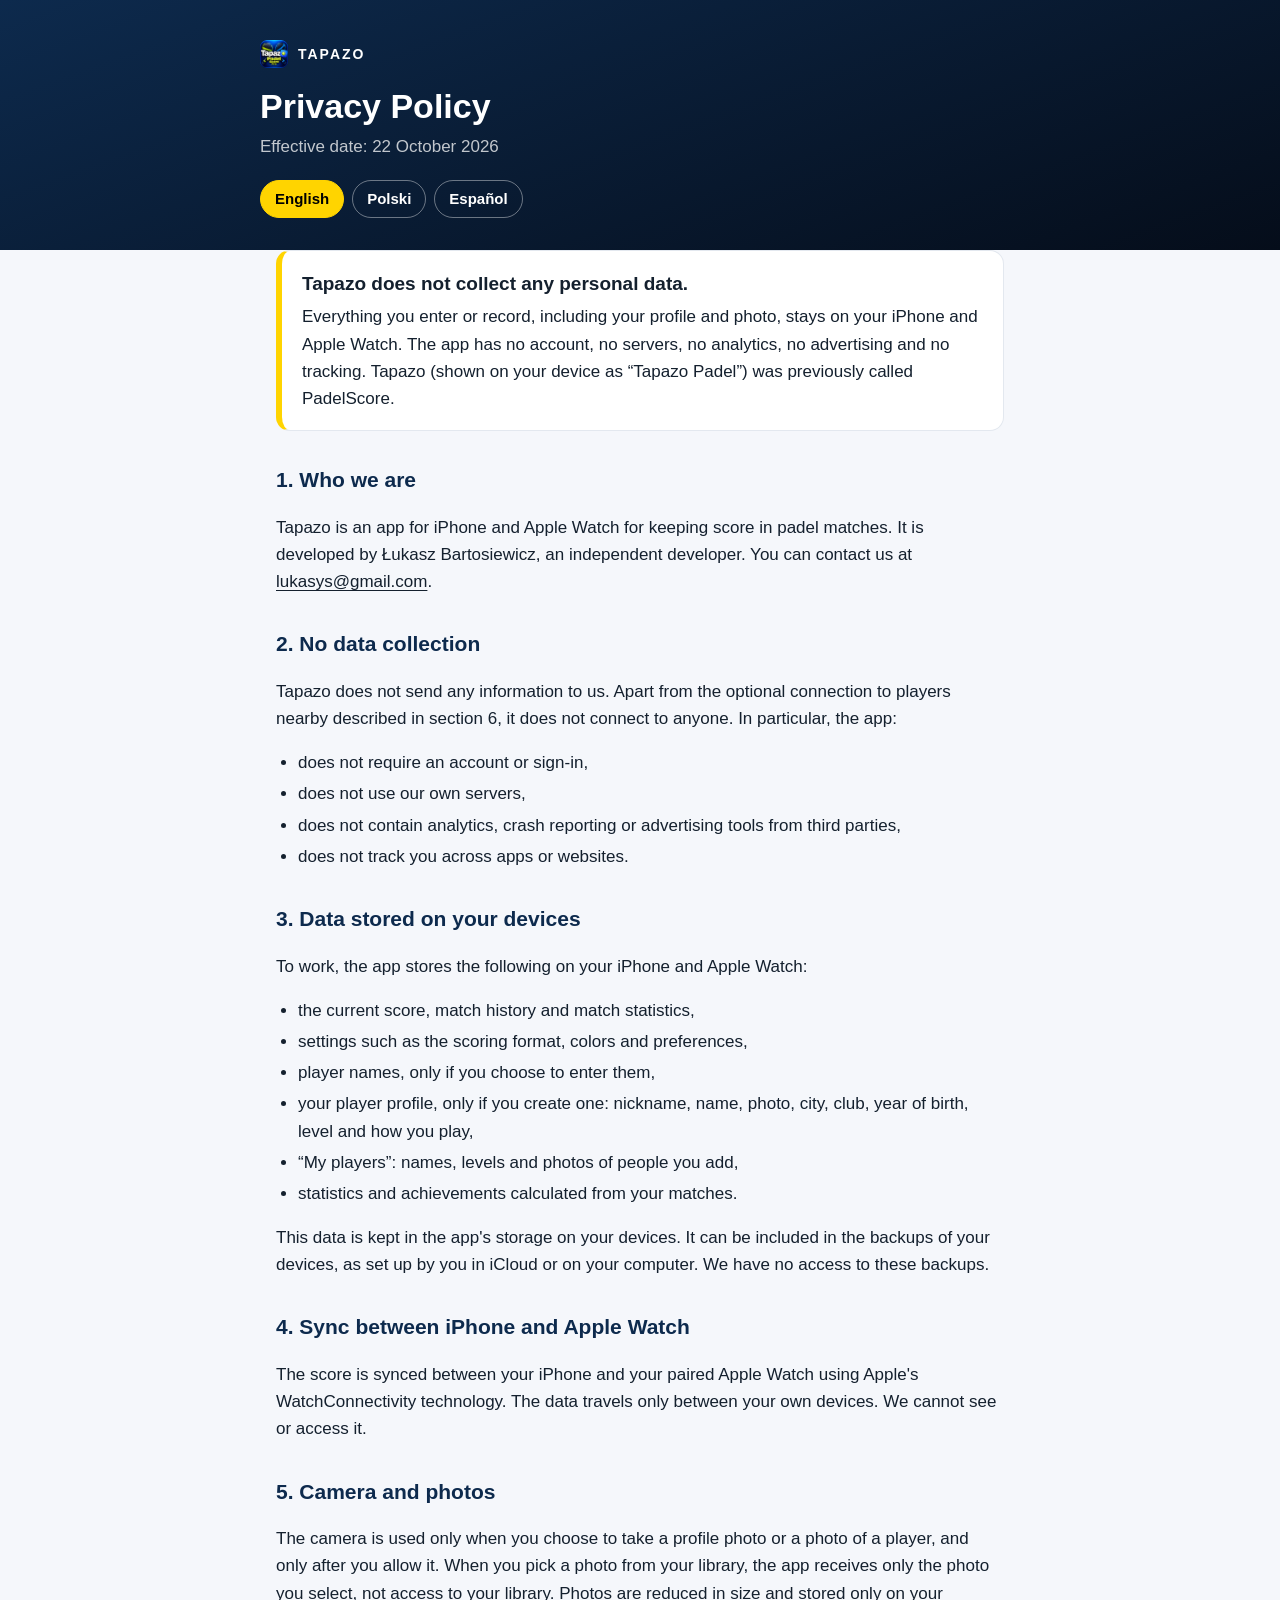
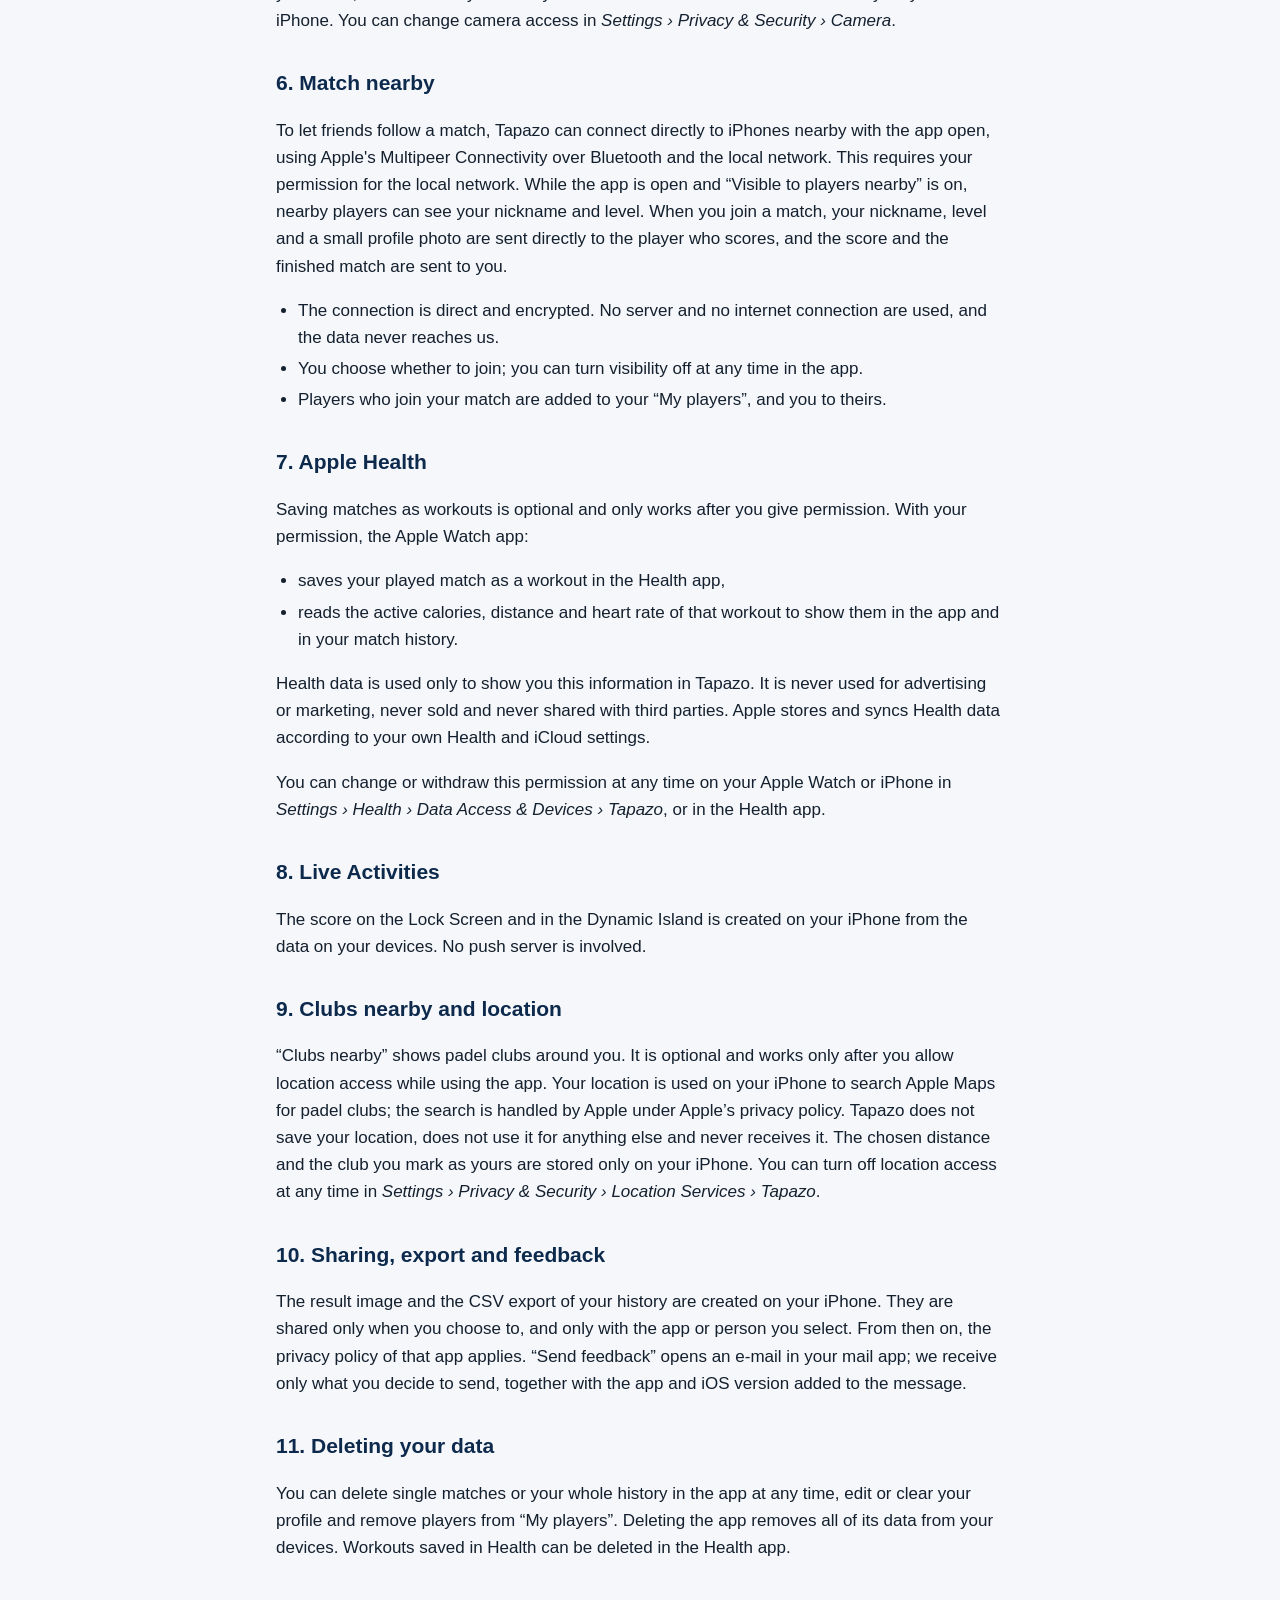
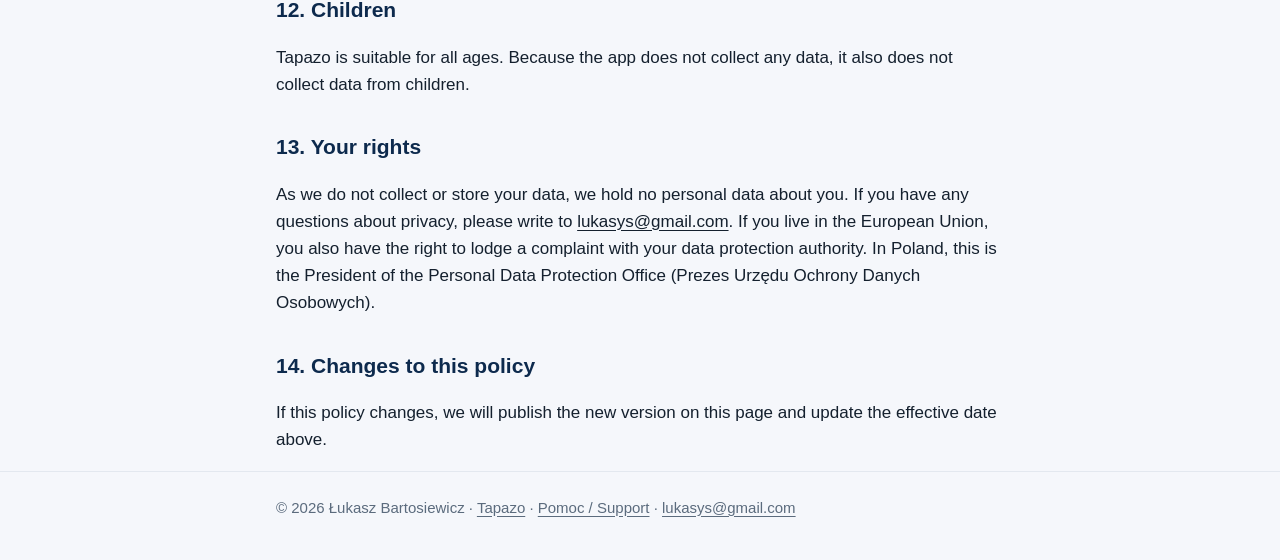
==== commit f8faa1cc: "Clubs nearby: padel clubs within 10, 25 or 50 km from Apple Maps From mlodylbn/padelscore-app@105b17" ====
--- a/privacy/index.html
+++ b/privacy/index.html
@@ -65,7 +65,7 @@
   <div class="wrap">
     <a class="brand" href="../"><img src="../assets/icon.png" alt="" width="28" height="28" style="border-radius:7px">TAPAZO</a>
     <h1 id="title">Privacy Policy</h1>
-    <p class="date" id="date">Effective date: 16 October 2026</p>
+    <p class="date" id="date">Effective date: 22 October 2026</p>
     <nav class="lang" aria-label="Language">
       <button type="button" data-lang="en" aria-pressed="true">English</button>
       <button type="button" data-lang="pl" aria-pressed="false">Polski</button>
@@ -132,19 +132,22 @@
   <h2>8. Live Activities</h2>
   <p>The score on the Lock Screen and in the Dynamic Island is created on your iPhone from the data on your devices. No push server is involved.</p>
 
-  <h2>9. Sharing, export and feedback</h2>
+  <h2>9. Clubs nearby and location</h2>
+  <p>“Clubs nearby” shows padel clubs around you. It is optional and works only after you allow location access while using the app. Your location is used on your iPhone to search Apple Maps for padel clubs; the search is handled by Apple under Apple’s privacy policy. Tapazo does not save your location, does not use it for anything else and never receives it. The chosen distance and the club you mark as yours are stored only on your iPhone. You can turn off location access at any time in <em>Settings › Privacy &amp; Security › Location Services › Tapazo</em>.</p>
+
+  <h2>10. Sharing, export and feedback</h2>
   <p>The result image and the CSV export of your history are created on your iPhone. They are shared only when you choose to, and only with the app or person you select. From then on, the privacy policy of that app applies. “Send feedback” opens an e-mail in your mail app; we receive only what you decide to send, together with the app and iOS version added to the message.</p>
 
-  <h2>10. Deleting your data</h2>
+  <h2>11. Deleting your data</h2>
   <p>You can delete single matches or your whole history in the app at any time, edit or clear your profile and remove players from “My players”. Deleting the app removes all of its data from your devices. Workouts saved in Health can be deleted in the Health app.</p>
 
-  <h2>11. Children</h2>
+  <h2>12. Children</h2>
   <p>Tapazo is suitable for all ages. Because the app does not collect any data, it also does not collect data from children.</p>
 
-  <h2>12. Your rights</h2>
+  <h2>13. Your rights</h2>
   <p>As we do not collect or store your data, we hold no personal data about you. If you have any questions about privacy, please write to <a href="mailto:lukasys@gmail.com">lukasys@gmail.com</a>. If you live in the European Union, you also have the right to lodge a complaint with your data protection authority. In Poland, this is the President of the Personal Data Protection Office (Prezes Urzędu Ochrony Danych Osobowych).</p>
 
-  <h2>13. Changes to this policy</h2>
+  <h2>14. Changes to this policy</h2>
   <p>If this policy changes, we will publish the new version on this page and update the effective date above.</p>
 </article>
 
@@ -204,19 +207,22 @@
   <h2>8. Actividades en directo</h2>
   <p>El marcador en la pantalla de bloqueo y en la Dynamic Island se genera en tu iPhone a partir de los datos de tus dispositivos. No interviene ningún servidor de notificaciones.</p>
 
-  <h2>9. Compartir, exportar y comentarios</h2>
+  <h2>9. Clubes cercanos y ubicación</h2>
+  <p>«Clubes cercanos» muestra clubes de pádel a tu alrededor. Es opcional y solo funciona después de permitir el acceso a la ubicación mientras usas la app. Tu ubicación se usa en tu iPhone para buscar clubes de pádel en Mapas de Apple; Apple gestiona la búsqueda según su propia política de privacidad. Tapazo no guarda tu ubicación, no la usa para nada más y nunca la recibe. La distancia elegida y el club que marques como tuyo se guardan solo en tu iPhone. Puedes desactivar el acceso a la ubicación en cualquier momento en <em>Ajustes › Privacidad y seguridad › Localización › Tapazo</em>.</p>
+
+  <h2>10. Compartir, exportar y comentarios</h2>
   <p>La imagen del resultado y la exportación CSV de tu historial se crean en tu iPhone. Solo se comparten cuando tú lo decides, y solo con la app o la persona que elijas. A partir de ese momento se aplica la política de privacidad de esa app. «Enviar comentarios» abre un correo en tu app de correo; solo recibimos lo que decidas enviar, junto con la versión de la app y de iOS añadida al mensaje.</p>
 
-  <h2>10. Eliminar tus datos</h2>
+  <h2>11. Eliminar tus datos</h2>
   <p>Puedes eliminar partidos sueltos o todo tu historial en la app en cualquier momento, editar o borrar tu perfil y quitar jugadores de «Mis jugadores». Al eliminar la app se borran todos sus datos de tus dispositivos. Los entrenamientos guardados en Salud se pueden eliminar en la app Salud.</p>
 
-  <h2>11. Menores</h2>
+  <h2>12. Menores</h2>
   <p>Tapazo es apta para todas las edades. Como la app no recopila ningún dato, tampoco recopila datos de menores.</p>
 
-  <h2>12. Tus derechos</h2>
+  <h2>13. Tus derechos</h2>
   <p>Como no recopilamos ni guardamos tus datos, no tenemos datos personales tuyos. Si tienes cualquier pregunta sobre privacidad, escribe a <a href="mailto:lukasys@gmail.com">lukasys@gmail.com</a>. Si vives en la Unión Europea, también tienes derecho a presentar una reclamación ante tu autoridad de protección de datos. En España es la Agencia Española de Protección de Datos (AEPD); en Polonia, el Presidente de la Oficina de Protección de Datos Personales (Prezes Urzędu Ochrony Danych Osobowych).</p>
 
-  <h2>13. Cambios en esta política</h2>
+  <h2>14. Cambios en esta política</h2>
   <p>Si esta política cambia, publicaremos la nueva versión en esta página y actualizaremos la fecha de entrada en vigor indicada arriba.</p>
 </article>
 
@@ -276,19 +282,22 @@
   <h2>8. Aktywności na żywo</h2>
   <p>Wynik na ekranie blokady i&nbsp;w&nbsp;Dynamic Island jest tworzony na Twoim iPhonie z&nbsp;danych na Twoich urządzeniach. Nie korzystamy z&nbsp;żadnego serwera powiadomień.</p>
 
-  <h2>9. Udostępnianie, eksport i&nbsp;opinie</h2>
+  <h2>9. Kluby w&nbsp;pobliżu i&nbsp;lokalizacja</h2>
+  <p>„Kluby w&nbsp;pobliżu” pokazują kluby padlowe w&nbsp;Twojej okolicy. Funkcja jest opcjonalna i&nbsp;działa dopiero po zezwoleniu na dostęp do lokalizacji podczas używania aplikacji. Lokalizacja jest używana na Twoim iPhonie do wyszukania klubów padlowych w&nbsp;Mapach Apple; wyszukiwanie obsługuje Apple zgodnie ze swoją polityką prywatności. Tapazo nie zapisuje Twojej lokalizacji, nie używa jej do niczego innego i&nbsp;nigdy jej nie otrzymuje. Wybrany zasięg i&nbsp;klub oznaczony jako Twój są zapisane tylko na Twoim iPhonie. Dostęp do lokalizacji wyłączysz w&nbsp;każdej chwili w&nbsp;<em>Ustawieniach › Prywatność i&nbsp;ochrona › Usługi lokalizacji › Tapazo</em>.</p>
+
+  <h2>10. Udostępnianie, eksport i&nbsp;opinie</h2>
   <p>Grafika z&nbsp;wynikiem i&nbsp;eksport historii do pliku CSV powstają na Twoim iPhonie. Są udostępniane tylko wtedy, gdy sam to zrobisz, i&nbsp;tylko w&nbsp;wybranej przez Ciebie aplikacji lub osobie. Od tego momentu obowiązuje polityka prywatności tej aplikacji. „Wyślij opinię” otwiera e-mail w&nbsp;Twojej aplikacji pocztowej; dostajemy tylko to, co zdecydujesz się wysłać, wraz z&nbsp;dopisaną wersją aplikacji i&nbsp;iOS.</p>
 
-  <h2>10. Usuwanie danych</h2>
+  <h2>11. Usuwanie danych</h2>
   <p>W&nbsp;każdej chwili możesz usunąć pojedyncze mecze albo całą historię, edytować lub wyczyścić swój profil i&nbsp;usunąć graczy z&nbsp;„Moich graczy”. Usunięcie aplikacji usuwa wszystkie jej dane z&nbsp;Twoich urządzeń. Treningi zapisane w&nbsp;Zdrowiu możesz usunąć w&nbsp;aplikacji Zdrowie.</p>
 
-  <h2>11. Dzieci</h2>
+  <h2>12. Dzieci</h2>
   <p>Tapazo jest odpowiedni dla osób w&nbsp;każdym wieku. Ponieważ aplikacja nie zbiera żadnych danych, nie zbiera również danych dzieci.</p>
 
-  <h2>12. Twoje prawa</h2>
+  <h2>13. Twoje prawa</h2>
   <p>Ponieważ nie zbieramy ani nie przechowujemy Twoich danych, nie posiadamy o&nbsp;Tobie żadnych danych osobowych. Pytania dotyczące prywatności możesz kierować na adres <a href="mailto:lukasys@gmail.com">lukasys@gmail.com</a>. Masz też prawo wnieść skargę do Prezesa Urzędu Ochrony Danych Osobowych.</p>
 
-  <h2>13. Zmiany polityki</h2>
+  <h2>14. Zmiany polityki</h2>
   <p>Jeśli polityka się zmieni, opublikujemy nową wersję na tej stronie i&nbsp;zaktualizujemy datę obowiązywania powyżej.</p>
 </article>
 
@@ -302,9 +311,9 @@
   (function () {
     document.documentElement.classList.add('js');
     var text = {
-      en: { title: 'Privacy Policy', date: 'Effective date: 16 October 2026', doc: 'Tapazo – Privacy Policy' },
-      pl: { title: 'Polityka prywatności', date: 'Obowiązuje od: 16 października 2026', doc: 'Tapazo – Polityka prywatności' },
-      es: { title: 'Política de privacidad', date: 'En vigor desde: 16 de octubre de 2026', doc: 'Tapazo – Política de privacidad' }
+      en: { title: 'Privacy Policy', date: 'Effective date: 22 October 2026', doc: 'Tapazo – Privacy Policy' },
+      pl: { title: 'Polityka prywatności', date: 'Obowiązuje od: 22 października 2026', doc: 'Tapazo – Polityka prywatności' },
+      es: { title: 'Política de privacidad', date: 'En vigor desde: 22 de octubre de 2026', doc: 'Tapazo – Política de privacidad' }
     };
     function show(lang) {
       document.querySelectorAll('article[lang]').forEach(function (a) {
